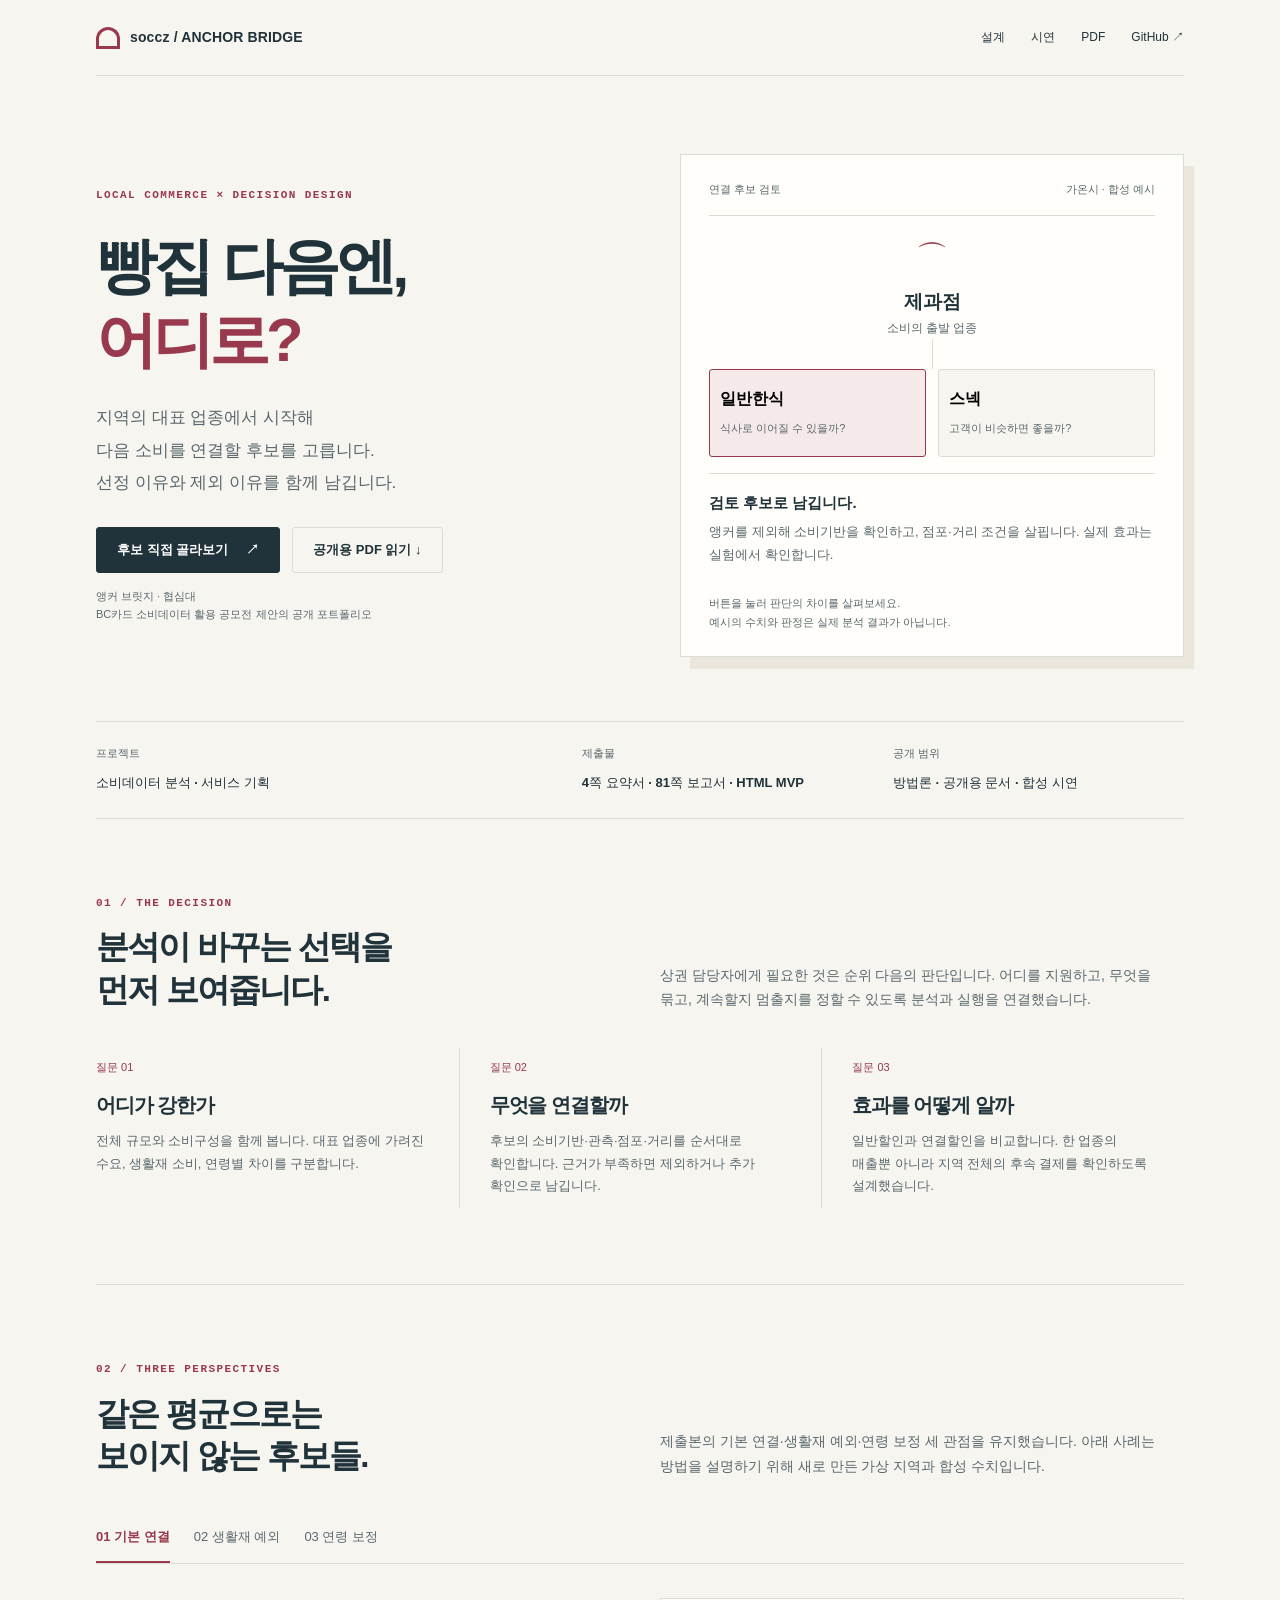
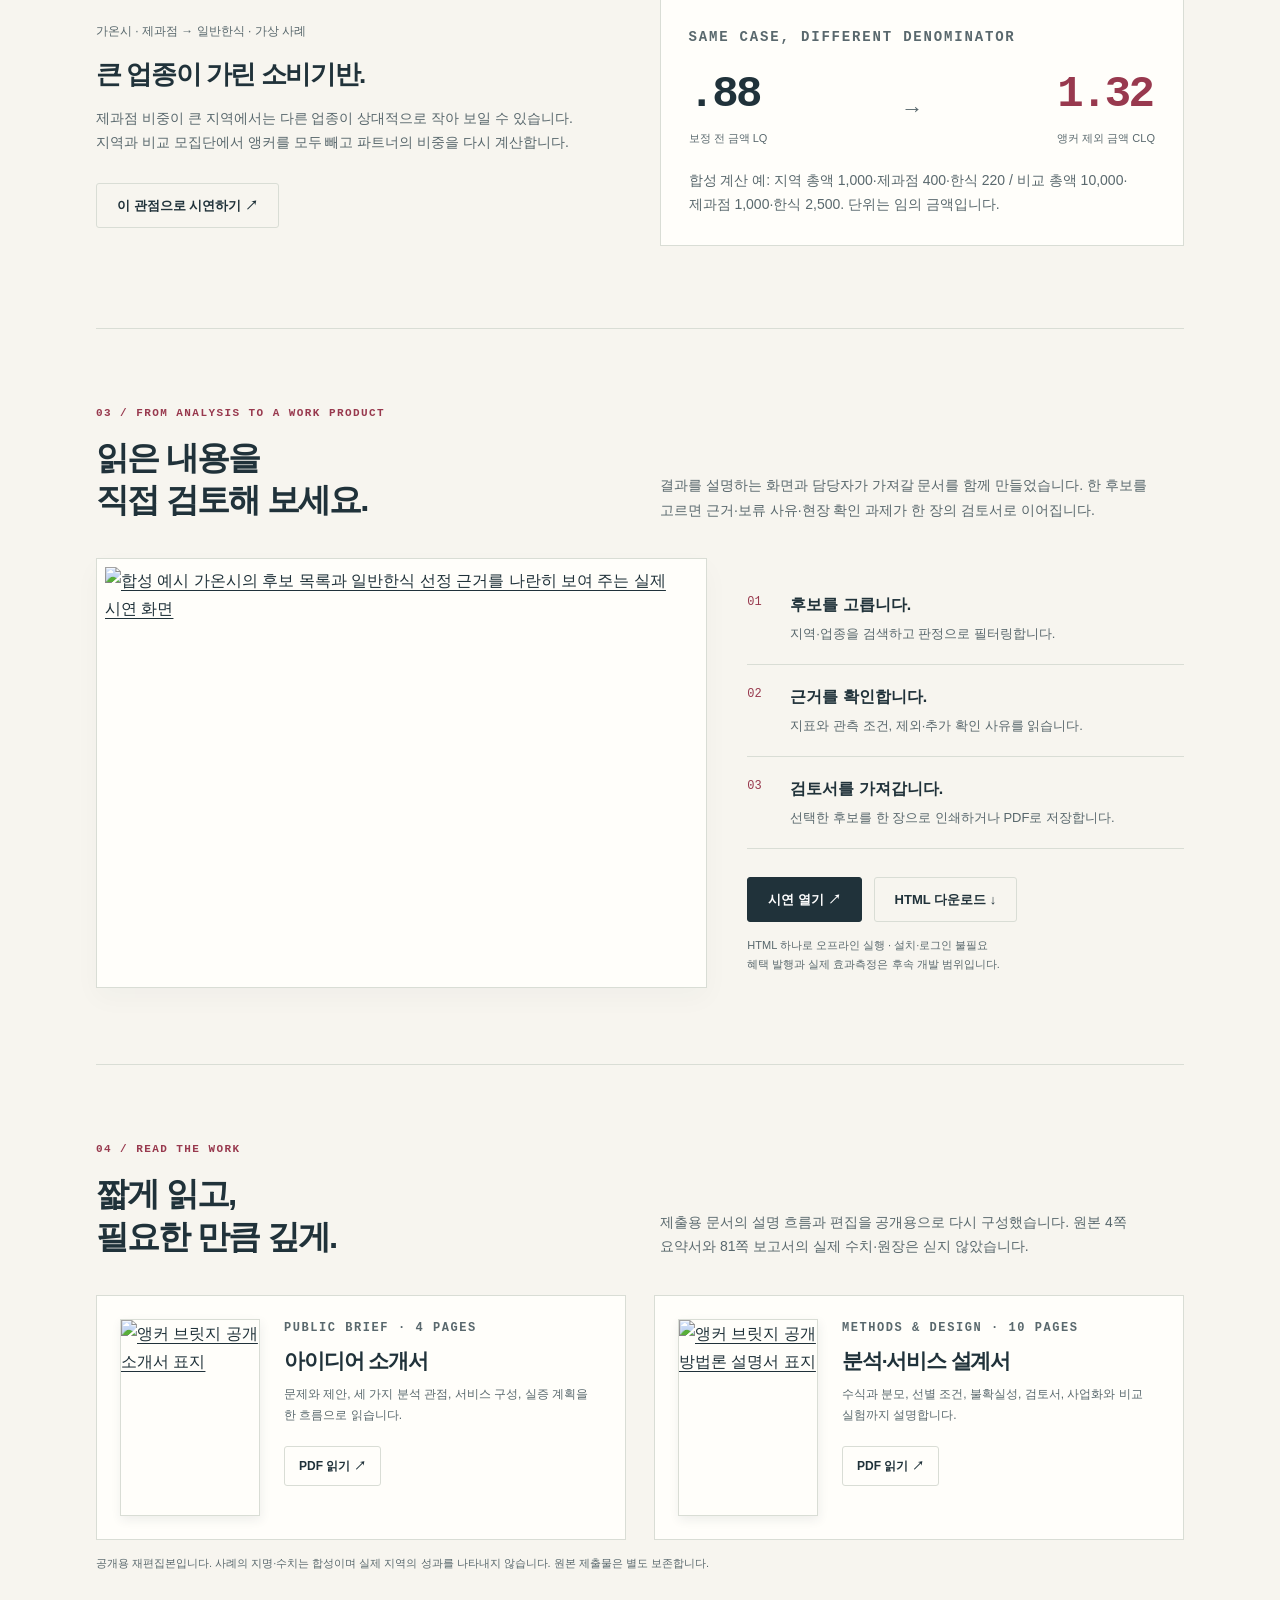
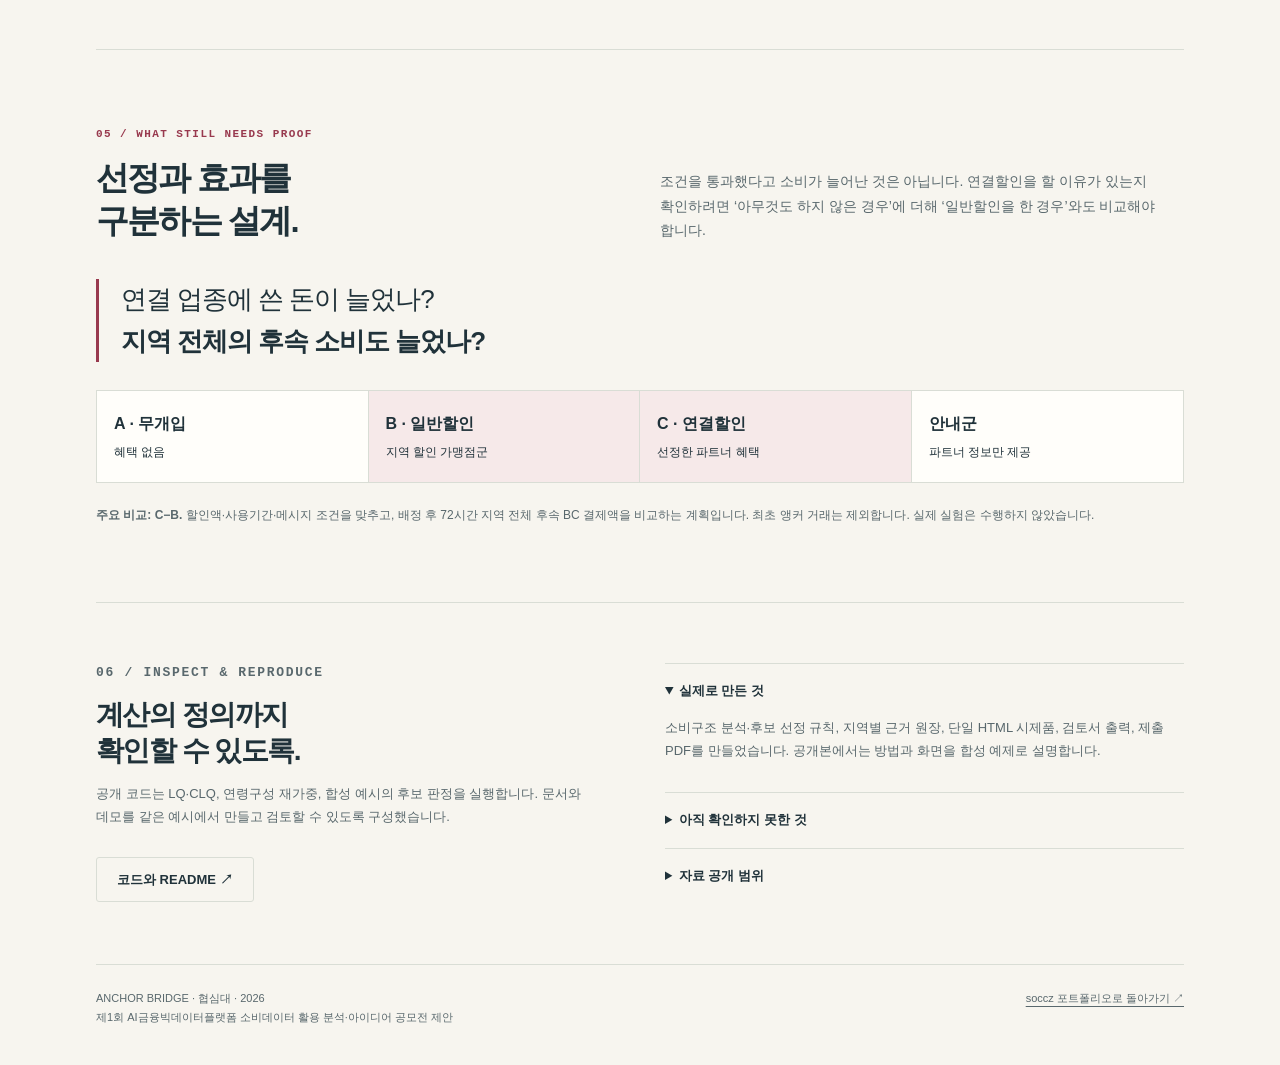
==== web/index.html @ c5832d78 "Publish Anchor Bridge public case study, documents and synthetic demo" ====
<!doctype html>
<html lang="ko"><head><meta charset="utf-8"><meta name="viewport" content="width=device-width,initial-scale=1"><meta name="description" content="앵커 브릿지 — 지역의 소비구조를 연결 후보와 검토 근거로 바꾸는 상권 마케팅 제안. 공개용 PDF, 합성 데이터 시연, 계산 코드를 함께 소개합니다."><meta property="og:title" content="빵집 다음엔 어디로? — 앵커 브릿지"><meta property="og:description" content="어디가 강한지에서, 무엇을 연결할지까지. 제안·방법론·직접 해보는 후보 검토."><meta property="og:image" content="https://soccz.github.io/projects/anchor-bridge/assets/og.png"><meta property="og:url" content="https://soccz.github.io/projects/anchor-bridge/"><meta property="og:type" content="website"><meta name="twitter:card" content="summary_large_image"><link rel="canonical" href="https://soccz.github.io/projects/anchor-bridge/"><link rel="stylesheet" href="styles.css"><title>앵커 브릿지 — 빵집 다음엔 어디로? | soccz</title></head><body>
<a class="skip" href="#main">본문으로 이동</a><div class="wrap"><header class="mast"><a class="brand" href="/"><span class="mark" aria-hidden="true"></span>soccz / ANCHOR BRIDGE</a><nav class="nav" aria-label="프로젝트 메뉴"><a class="wide" href="#approach">설계</a><a href="#experience">시연</a><a href="#documents">PDF</a><a href="https://github.com/soccz/anchor-bridge">GitHub ↗</a></nav></header>
<main id="main"><section class="hero" aria-labelledby="title"><div><p class="eyebrow">Local commerce × decision design</p><h1 id="title">빵집 다음엔,<br><span>어디로?</span></h1><p class="lead">지역의 대표 업종에서 시작해<br>다음 소비를 연결할 후보를 고릅니다.<br>선정 이유와 제외 이유를 함께 남깁니다.</p><div class="buttons"><a class="button" href="demo/">후보 직접 골라보기 <span aria-hidden="true">↗</span></a><a class="button light" href="#documents">공개용 PDF 읽기 ↓</a></div><p class="caption">앵커 브릿지 · 협심대<br>BC카드 소비데이터 활용 공모전 제안의 공개 포트폴리오</p></div>
<div class="hero-paper"><div class="paper-top"><span>연결 후보 검토</span><span>가온시 · 합성 예시</span></div><div class="origin"><div class="icon" aria-hidden="true">⌒</div><b>제과점</b><p class="small">소비의 출발 업종</p></div><div class="path-stem"></div><div class="choices" aria-label="연결 후보 선택"><button class="choice" type="button" data-choice="meal" aria-pressed="true"><strong>일반한식</strong><span>식사로 이어질 수 있을까?</span></button><button class="choice" type="button" data-choice="snack" aria-pressed="false"><strong>스넥</strong><span>고객이 비슷하면 좋을까?</span></button></div><div class="decision" id="hero-decision" aria-live="polite"><strong>검토 후보로 남깁니다.</strong><p>앵커를 제외해 소비기반을 확인하고, 점포·거리 조건을 살핍니다. 실제 효과는 실험에서 확인합니다.</p></div><p class="caption">버튼을 눌러 판단의 차이를 살펴보세요.<br>예시의 수치와 판정은 실제 분석 결과가 아닙니다.</p></div></section>
<div class="meta-strip"><div><span>프로젝트</span><b>소비데이터 분석 · 서비스 기획</b></div><div><span>제출물</span><b>4쪽 요약서 · 81쪽 보고서 · HTML MVP</b></div><div><span>공개 범위</span><b>방법론 · 공개용 문서 · 합성 시연</b></div></div>
<section class="section" id="approach"><div class="section-head"><div><p class="eyebrow">01 / The decision</p><h2>분석이 바꾸는 선택을<br>먼저 보여줍니다.</h2></div><p>상권 담당자에게 필요한 것은 순위 다음의 판단입니다. 어디를 지원하고, 무엇을 묶고, 계속할지 멈출지를 정할 수 있도록 분석과 실행을 연결했습니다.</p></div><div class="work-rows"><article><small>질문 01</small><h3>어디가 강한가</h3><p>전체 규모와 소비구성을 함께 봅니다. 대표 업종에 가려진 수요, 생활재 소비, 연령별 차이를 구분합니다.</p></article><article><small>질문 02</small><h3>무엇을 연결할까</h3><p>후보의 소비기반·관측·점포·거리를 순서대로 확인합니다. 근거가 부족하면 제외하거나 추가 확인으로 남깁니다.</p></article><article><small>질문 03</small><h3>효과를 어떻게 알까</h3><p>일반할인과 연결할인을 비교합니다. 한 업종의 매출뿐 아니라 지역 전체의 후속 결제를 확인하도록 설계했습니다.</p></article></div></section>
<section class="section" id="cases"><div class="section-head"><div><p class="eyebrow">02 / Three perspectives</p><h2>같은 평균으로는<br>보이지 않는 후보들.</h2></div><p>제출본의 기본 연결·생활재 예외·연령 보정 세 관점을 유지했습니다. 아래 사례는 방법을 설명하기 위해 새로 만든 가상 지역과 합성 수치입니다.</p></div><div class="case-tabs" aria-label="분석 관점"><button type="button" data-perspective="base" aria-pressed="true">01 기본 연결</button><button type="button" data-perspective="life" aria-pressed="false">02 생활재 예외</button><button type="button" data-perspective="age" aria-pressed="false">03 연령 보정</button></div><div class="case-panel" id="case-panel" aria-live="polite"></div><noscript><p>기본 연결은 앵커를 분모에서 제외해 파트너의 소비기반을 다시 확인합니다. 생활재 예외는 소비구성 차이를, 연령 보정은 전체 평균에서 가려진 수요를 별도로 검토합니다. 상세 내용은 공개용 PDF에서 읽을 수 있습니다.</p></noscript></section>
<section class="section" id="experience"><div class="section-head"><div><p class="eyebrow">03 / From analysis to a work product</p><h2>읽은 내용을<br>직접 검토해 보세요.</h2></div><p>결과를 설명하는 화면과 담당자가 가져갈 문서를 함께 만들었습니다. 한 후보를 고르면 근거·보류 사유·현장 확인 과제가 한 장의 검토서로 이어집니다.</p></div><div class="screen-layout"><a class="screen" href="demo/" aria-label="합성 데이터 후보 검토 시연 열기"><img src="assets/demo-preview.png" width="1440" height="1000" alt="합성 예시 가온시의 후보 목록과 일반한식 선정 근거를 나란히 보여 주는 실제 시연 화면" loading="lazy"></a><div><ol class="steps"><li><strong>후보를 고릅니다.</strong><span>지역·업종을 검색하고 판정으로 필터링합니다.</span></li><li><strong>근거를 확인합니다.</strong><span>지표와 관측 조건, 제외·추가 확인 사유를 읽습니다.</span></li><li><strong>검토서를 가져갑니다.</strong><span>선택한 후보를 한 장으로 인쇄하거나 PDF로 저장합니다.</span></li></ol><div class="buttons"><a class="button" href="demo/">시연 열기 ↗</a><a class="button light" href="demo/index.html" download="AnchorBridge_합성데모.html">HTML 다운로드 ↓</a></div><p class="caption">HTML 하나로 오프라인 실행 · 설치·로그인 불필요<br>혜택 발행과 실제 효과측정은 후속 개발 범위입니다.</p></div></div></section>
<section class="section" id="documents"><div class="section-head"><div><p class="eyebrow">04 / Read the work</p><h2>짧게 읽고,<br>필요한 만큼 깊게.</h2></div><p>제출용 문서의 설명 흐름과 편집을 공개용으로 다시 구성했습니다. 원본 4쪽 요약서와 81쪽 보고서의 실제 수치·원장은 싣지 않았습니다.</p></div><div class="documents"><article class="document"><a href="documents/AnchorBridge_Public_Brief.pdf" aria-label="공개 소개서 PDF 열기"><img src="assets/brief-cover.png" width="600" height="849" loading="lazy" alt="앵커 브릿지 공개 소개서 표지"></a><div><p class="eyebrow">Public brief · 4 pages</p><h3>아이디어 소개서</h3><p>문제와 제안, 세 가지 분석 관점, 서비스 구성, 실증 계획을 한 흐름으로 읽습니다.</p><a class="button light" href="documents/AnchorBridge_Public_Brief.pdf">PDF 읽기 ↗</a></div></article><article class="document"><a href="documents/AnchorBridge_Public_Methods.pdf" aria-label="공개 방법론 설명서 PDF 열기"><img src="assets/methods-cover.png" width="600" height="849" loading="lazy" alt="앵커 브릿지 공개 방법론 설명서 표지"></a><div><p class="eyebrow">Methods & design · 10 pages</p><h3>분석·서비스 설계서</h3><p>수식과 분모, 선별 조건, 불확실성, 검토서, 사업화와 비교 실험까지 설명합니다.</p><a class="button light" href="documents/AnchorBridge_Public_Methods.pdf">PDF 읽기 ↗</a></div></article></div><p class="caption">공개용 재편집본입니다. 사례의 지명·수치는 합성이며 실제 지역의 성과를 나타내지 않습니다. 원본 제출물은 별도 보존합니다.</p></section>
<section class="section" id="experiment"><div class="section-head"><div><p class="eyebrow">05 / What still needs proof</p><h2>선정과 효과를<br>구분하는 설계.</h2></div><p>조건을 통과했다고 소비가 늘어난 것은 아닙니다. 연결할인을 할 이유가 있는지 확인하려면 ‘아무것도 하지 않은 경우’에 더해 ‘일반할인을 한 경우’와도 비교해야 합니다.</p></div><p class="quote">연결 업종에 쓴 돈이 늘었나?<br><strong>지역 전체의 후속 소비도 늘었나?</strong></p><div class="experiment"><div><b>A · 무개입</b>혜택 없음</div><div class="focus"><b>B · 일반할인</b>지역 할인 가맹점군</div><div class="focus"><b>C · 연결할인</b>선정한 파트너 혜택</div><div><b>안내군</b>파트너 정보만 제공</div></div><p class="small"><b>주요 비교: C−B.</b> 할인액·사용기간·메시지 조건을 맞추고, 배정 후 72시간 지역 전체 후속 BC 결제액을 비교하는 계획입니다. 최초 앵커 거래는 제외합니다. 실제 실험은 수행하지 않았습니다.</p></section>
<section class="closing"><div><p class="eyebrow">06 / Inspect & reproduce</p><h2>계산의 정의까지<br>확인할 수 있도록.</h2><p>공개 코드는 LQ·CLQ, 연령구성 재가중, 합성 예시의 후보 판정을 실행합니다. 문서와 데모를 같은 예시에서 만들고 검토할 수 있도록 구성했습니다.</p><div class="buttons"><a class="button light" href="https://github.com/soccz/anchor-bridge">코드와 README ↗</a></div></div><div><details open><summary>실제로 만든 것</summary><p>소비구조 분석·후보 선정 규칙, 지역별 근거 원장, 단일 HTML 시제품, 검토서 출력, 제출 PDF를 만들었습니다. 공개본에서는 방법과 화면을 합성 예제로 설명합니다.</p></details><details><summary>아직 확인하지 못한 것</summary><p>개인 교차구매·실제 보행 동선·가맹점 참여·할인 효과는 확인하지 않았습니다. 지자체 도입과 BC 서비스 연동도 제안 단계입니다.</p></details><details><summary>자료 공개 범위</summary><p>공모전 제공 데이터의 재배포 제한에 따라 원자료·실제 파생 원장·원본 제출 PDF는 공개하지 않습니다. 공개 PDF와 데모의 가상 수치는 실제 자료에서 복사하거나 변형하지 않았습니다.</p><p><a href="https://abp.bccard.com/dataContest/dataContestDetailPage?contestNo=9000001">공모전 공식 안내 ↗</a></p></details></div></section></main><footer class="footer"><span>ANCHOR BRIDGE · 협심대 · 2026<br>제1회 AI금융빅데이터플랫폼 소비데이터 활용 분석·아이디어 공모전 제안</span><a href="/">soccz 포트폴리오로 돌아가기 ↗</a></footer></div>
<script>
'use strict';
document.querySelectorAll('[data-choice]').forEach(b=>b.addEventListener('click',()=>{document.querySelectorAll('[data-choice]').forEach(x=>x.setAttribute('aria-pressed',String(x===b)));document.getElementById('hero-decision').innerHTML=b.dataset.choice==='meal'?'<strong>검토 후보로 남깁니다.</strong><p>앵커를 제외해 소비기반을 확인하고, 점포·거리 조건을 살핍니다. 실제 효과는 실험에서 확인합니다.</p>':'<strong>비슷한 고객만으로는 부족합니다.</strong><p>이 합성 예시에서는 강한 역행을 가정해 제외합니다. 실제 분석에서는 불확실성과 다중비교도 함께 점검합니다.</p>';}));
const cases={base:{tag:'가온시 · 제과점 → 일반한식',title:'큰 업종이 가린 소비기반.',text:'제과점 비중이 큰 지역에서는 다른 업종이 상대적으로 작아 보일 수 있습니다. 지역과 비교 모집단에서 앵커를 모두 빼고 파트너의 비중을 다시 계산합니다.',before:'.88',after:'1.32',from:'보정 전 금액 LQ',to:'앵커 제외 금액 CLQ',note:'합성 계산 예: 지역 총액 1,000·제과점 400·한식 220 / 비교 총액 10,000·제과점 1,000·한식 2,500. 단위는 임의 금액입니다.',route:'가온시'},life:{tag:'누리군 · 생활재 예외',title:'생활 소비도 출발점이 될 수 있습니다.',text:'목적형 소비와 생활재 소비는 역할이 다릅니다. 기본 앵커에서 제외한 생활재도 소비구성의 차이가 있는지 따로 확인하되, 후보의 공급·거리 조건은 그대로 적용합니다.',before:'일괄 제외',after:'별도 검토',from:'기본 앵커 규칙',to:'소비구성 확인 후',note:'집단 간 차이를 비교할 때 연령구성을 맞춰 봅니다. 지표로 개인의 국적·거주·직업을 추정하지 않습니다.',route:'누리군'},age:{tag:'다온시 · 스넥 → 제과점',title:'전체 평균에서 연령별 수요로.',text:'전체에서 자격이 없던 업종도 특정 연령 조건에서는 달라질 수 있습니다. 기본 후보를 덮어쓰지 않고, 별도 연령 실험과 현장 확인 대상으로 남깁니다.',before:'.80',after:'1.20',from:'전 연령 금액 CLQ',to:'별도 연령 금액 CLQ',note:'합성 예시입니다. 연령별 건수 조건도 확인하며 제과점의 점포·거리는 미확인으로 남겨 둡니다.',route:'다온시'}};
function showCase(key){const c=cases[key];document.getElementById('case-panel').innerHTML=`<div><span class="small">${c.tag} · 가상 사례</span><h3>${c.title}</h3><p>${c.text}</p><div class="buttons"><a class="button light" href="demo/?case=${encodeURIComponent(c.route)}">이 관점으로 시연하기 ↗</a></div></div><div class="case-graphic"><p class="eyebrow">${key==='life'?'A separate review':'Same case, different denominator'}</p><div class="metric-pair"><div><b style="${key==='life'?'font-size:27px':''}">${c.before}</b><span>${c.from}</span></div><span class="arrow">→</span><div><b class="accent" style="${key==='life'?'font-size:27px':''}">${c.after}</b><span>${c.to}</span></div></div><p class="caption">${c.note}</p></div>`;}
document.querySelectorAll('[data-perspective]').forEach(b=>b.addEventListener('click',()=>{document.querySelectorAll('[data-perspective]').forEach(x=>x.setAttribute('aria-pressed',String(x===b)));showCase(b.dataset.perspective);}));showCase('base');
</script></body></html>
---- web/styles.css ----
@charset "UTF-8";
:root{--paper:#f7f5ef;--white:#fffefa;--ink:#20323a;--muted:#59686d;--line:#d9ddd5;--red:#98394e;--red-light:#f6e9e9;--green:#276451;--green-light:#e7eee7;--sand:#eae6db;--max:1160px}
*{box-sizing:border-box}html{scroll-behavior:smooth;scroll-padding-top:90px}body{margin:0;background:var(--paper);color:var(--ink);font-family:"Noto Sans KR","Noto Sans CJK KR",-apple-system,BlinkMacSystemFont,"Segoe UI",sans-serif;line-height:1.75;word-break:keep-all}a{color:inherit;text-underline-offset:4px}button,input,select{font:inherit}button,a,input,select{touch-action:manipulation}button{cursor:pointer}button:focus-visible,a:focus-visible,input:focus-visible,select:focus-visible{outline:3px solid var(--red);outline-offset:5px}button:disabled{cursor:default}img{max-width:100%;height:auto;display:block}h1,h2,h3,p{margin:0}h1,h2,h3{line-height:1.3;font-weight:650;letter-spacing:-.055em}p+p{margin-top:1em}.wrap{max-width:var(--max);margin:0 auto;padding:0 36px}.skip{position:fixed;left:12px;top:-80px;background:var(--ink);color:white;padding:12px 20px;z-index:99}.skip:focus{top:12px}.mast{height:76px;border-bottom:1px solid var(--line);display:flex;align-items:center;justify-content:space-between;gap:24px}.brand{text-decoration:none;font-size:14px;font-weight:700;letter-spacing:.01em;display:flex;gap:10px;align-items:center}.mark{width:24px;height:22px;display:inline-block;border-left:3px solid var(--red);border-right:3px solid var(--red);border-top:3px solid var(--red);border-radius:14px 14px 0 0;position:relative}.mark:after{content:"";position:absolute;bottom:0;width:100%;border-bottom:3px solid var(--red)}.nav{display:flex;gap:26px;align-items:center;font-size:12px}.nav a{text-decoration:none}.nav a:hover{color:var(--red)}.eyebrow{font:600 11px/1.5 ui-monospace,monospace;letter-spacing:.13em;color:var(--red);text-transform:uppercase}.hero{padding:78px 0 64px;display:grid;grid-template-columns:1.03fr 1fr;gap:65px;align-items:center}.hero h1{font-size:clamp(40px,4.8vw,65px);margin:25px 0 26px;line-height:1.2;letter-spacing:-.07em}.hero h1 span{color:var(--red)}.lead{font-size:17px;line-height:1.9;color:var(--muted);max-width:530px}.buttons{display:flex;gap:12px;align-items:center;flex-wrap:wrap;margin-top:28px}.button{display:inline-flex;gap:18px;align-items:center;justify-content:center;border:1px solid var(--ink);background:var(--ink);color:#fff;padding:12px 20px;border-radius:3px;text-decoration:none;font-size:13px;font-weight:600;line-height:1.5}.button:hover{background:var(--red);border-color:var(--red);color:#fff}.button.light{background:transparent;color:var(--ink);border-color:var(--line)}.button.light:hover{border-color:var(--ink)}.caption{color:var(--muted);font-size:11px;line-height:1.7;margin-top:14px}.hero-paper{background:var(--white);border:1px solid var(--line);padding:25px 28px;box-shadow:10px 12px 0 var(--sand)}.paper-top{display:flex;justify-content:space-between;gap:15px;font-size:11px;border-bottom:1px solid var(--line);padding-bottom:16px;color:var(--muted)}.origin{margin:22px 0 0;text-align:center}.origin .icon{font-size:32px;line-height:1.2;color:var(--red);margin-bottom:8px}.origin b{font-size:19px}.path-stem{width:1px;height:30px;background:var(--line);margin:auto}.choices{display:grid;grid-template-columns:1fr 1fr;gap:12px}.choice{background:var(--paper);border:1px solid var(--line);padding:15px 10px;text-align:left;border-radius:3px}.choice strong{display:block;font-size:16px}.choice span{font-size:11px;color:var(--muted)}.choice[aria-pressed=true]{border-color:var(--red);background:var(--red-light)}.decision{margin-top:16px;padding-top:16px;border-top:1px solid var(--line);min-height:107px;font-size:13px}.decision strong{display:block;margin-bottom:5px;font-size:15px}.decision p{color:var(--muted)}.meta-strip{border-top:1px solid var(--line);border-bottom:1px solid var(--line);padding:22px 0;display:grid;grid-template-columns:1.6fr 1fr 1fr;gap:20px}.meta-strip span{display:block;color:var(--muted);font-size:11px;margin-bottom:4px}.meta-strip b{font-size:13px;font-weight:550}.section{padding:76px 0;border-bottom:1px solid var(--line)}.section-head{display:grid;grid-template-columns:1fr 1fr;gap:40px;margin-bottom:36px;align-items:end}.section-head h2{font-size:33px;margin-top:15px}.section-head>p{font-size:14px;color:var(--muted)}.work-rows{display:grid;grid-template-columns:repeat(3,1fr);gap:0}.work-rows article{padding:4px 30px 10px;border-left:1px solid var(--line)}.work-rows article:first-child{padding-left:0;border-left:0}.work-rows small{font-size:11px;color:var(--red)}.work-rows h3{font-size:20px;margin:12px 0}.work-rows p{font-size:13px;color:var(--muted)}.case-tabs{display:flex;gap:24px;border-bottom:1px solid var(--line);margin-bottom:28px}.case-tabs button{background:none;border:0;border-bottom:2px solid transparent;padding:12px 0;color:var(--muted);font-size:13px}.case-tabs button[aria-pressed=true]{border-bottom-color:var(--red);color:var(--red);font-weight:700}.case-panel{display:grid;grid-template-columns:1fr 1.05fr;gap:64px;align-items:center;min-height:260px}.case-panel h3{font-size:26px;margin:14px 0}.case-panel p{font-size:14px;color:var(--muted)}.case-graphic{background:var(--white);border:1px solid var(--line);padding:28px}.metric-pair{display:flex;align-items:center;justify-content:space-between;gap:15px;margin:18px 0}.metric-pair b{display:block;font-family:ui-monospace,monospace;font-size:44px;line-height:1.3;letter-spacing:-.06em}.metric-pair span{font-size:11px;color:var(--muted)}.metric-pair .arrow{font-size:22px;color:var(--muted)}.accent{color:var(--red)}.small{font-size:12px;color:var(--muted)}.screen-layout{display:grid;grid-template-columns:1.4fr 1fr;gap:40px;align-items:center}.screen{border:1px solid var(--line);padding:8px;background:var(--white);box-shadow:0 10px 25px #20323a08}.screen img{width:100%}.steps{list-style:none;padding:0;margin:0;counter-reset:item}.steps li{position:relative;padding:18px 0 18px 43px;border-bottom:1px solid var(--line);counter-increment:item;font-size:13px}.steps li:before{content:"0" counter(item);position:absolute;left:0;top:19px;color:var(--red);font:12px/1.7 ui-monospace,monospace}.steps strong{display:block;font-size:16px;margin-bottom:4px}.steps span{color:var(--muted)}.documents{display:grid;grid-template-columns:1fr 1fr;gap:28px}.document{display:grid;grid-template-columns:140px 1fr;gap:24px;background:var(--white);border:1px solid var(--line);padding:23px;align-items:start}.document img{box-shadow:1px 4px 10px #20323a14;border:1px solid var(--line)}.document h3{font-size:21px;margin:10px 0}.document p{font-size:12px;color:var(--muted)}.document .button{font-size:12px;margin-top:20px;padding:10px 14px}.quote{font-size:26px;line-height:1.6;letter-spacing:-.04em;padding-left:22px;border-left:3px solid var(--red);max-width:830px}.experiment{display:grid;grid-template-columns:repeat(4,1fr);margin:28px 0 22px;border:1px solid var(--line)}.experiment>div{padding:19px 17px;border-right:1px solid var(--line);background:var(--white);font-size:12px}.experiment>div:last-child{border-right:0}.experiment b{display:block;font-size:16px;margin-bottom:4px}.experiment .focus{background:var(--red-light)}.closing{display:grid;grid-template-columns:1fr 1fr;gap:50px;padding:60px 0}.closing h2{font-size:28px;margin:14px 0}.closing p{font-size:13px;color:var(--muted)}.footer{border-top:1px solid var(--line);padding:24px 0 38px;display:flex;justify-content:space-between;gap:25px;font-size:11px;color:var(--muted)}details{border-top:1px solid var(--line);padding:16px 0;font-size:13px}summary{cursor:pointer;font-weight:600}details p,details ul{margin:14px 0;color:var(--muted)}.badge{display:inline-block;padding:3px 9px;border-radius:2px;font-size:11px;background:var(--sand);color:var(--muted);white-space:nowrap}.badge.pass{background:var(--green-light);color:var(--green)}.badge.fail{background:var(--red-light);color:var(--red)}.banner{background:var(--ink);color:#fff;padding:10px 18px;text-align:center;font-size:12px}.demo-title{padding:36px 0 28px}.demo-title h1{font-size:36px;margin:12px 0}.demo-title>p{font-size:14px;color:var(--muted)}.demo-title .eyebrow{font-size:10px}.demo-body{display:grid;grid-template-columns:1fr 1.03fr;gap:28px;padding-bottom:50px;align-items:start}.filters{display:grid;grid-template-columns:1fr 128px;gap:10px;margin:18px 0}.filters input,.filters select{min-width:0;width:100%;background:var(--white);border:1px solid var(--line);padding:10px 12px;font-size:12px;border-radius:3px;color:var(--ink)}.result-count{font-size:12px;color:var(--muted);margin-bottom:12px}.record{width:100%;display:block;text-align:left;border:1px solid var(--line);background:var(--white);padding:15px 17px;margin-bottom:10px;border-radius:3px}.record[aria-pressed=true]{border-left:4px solid var(--red);background:#fff}.record-head{display:flex;justify-content:space-between;align-items:center;gap:12px}.record strong{display:block;font-size:15px;margin:5px 0}.record small{color:var(--muted);font-size:11px}.record .region{font-size:11px;font-weight:500;color:var(--muted)}.detail{position:sticky;top:24px;background:var(--white);border:1px solid var(--line);padding:28px}.detail h2{font-size:25px;margin:10px 0 20px}.detail dl{display:grid;grid-template-columns:1fr 1fr;gap:0;margin:22px 0}.detail dl>div{border-top:1px solid var(--line);padding:12px 0}.detail dt{font-size:11px;color:var(--muted)}.detail dd{margin:2px 0 0;font-family:ui-monospace,monospace;font-size:19px}.detail dd small{font-size:11px;font-family:inherit}.detail p{font-size:13px}.detail h3{font-size:15px;margin:24px 0 9px}.detail ul{font-size:12px;color:var(--muted);padding-left:20px;margin:0}.notice{padding:13px 16px;background:var(--paper);border-left:2px solid var(--red);font-size:12px;color:var(--muted)}.empty{padding:25px 10px;font-size:13px}.review-dialog{width:min(720px,calc(100% - 24px));max-height:90vh;border:1px solid var(--line);padding:0;background:var(--white);color:var(--ink)}.review-dialog::backdrop{background:#20323a80}.dialog-actions{display:flex;gap:10px;justify-content:flex-end;padding:14px 20px;background:var(--paper);border-bottom:1px solid var(--line);position:sticky;top:0}.review-content{padding:28px 34px}.review-content h2{font-size:27px;margin:15px 0}.review-content h3{font-size:16px;margin:22px 0 8px}.review-content p,.review-content li{font-size:13px}.review-content table{width:100%;border-collapse:collapse;font-size:12px;margin:18px 0}.review-content td{border-bottom:1px solid var(--line);padding:9px}.review-content td:first-child{color:var(--muted);width:42%}.review-content ul{padding-left:20px}body:has(dialog[open]){overflow:hidden}[hidden]{display:none!important}
@media(max-width:900px){.wrap{padding:0 24px}.hero{gap:30px;padding-top:48px}.hero h1{font-size:48px}.hero-paper{padding:20px}.document{grid-template-columns:90px 1fr;gap:18px;padding:18px}.section-head{gap:25px}.case-panel{gap:28px}.work-rows article{padding-right:18px;padding-left:18px}.demo-body{gap:18px}.detail{padding:20px}.screen-layout{grid-template-columns:1.2fr 1fr;gap:24px}}
@media(max-width:640px){.wrap{padding:0 20px}.mast{height:65px}.nav{gap:17px}.nav .wide{display:none}.brand{font-size:12px}.hero{grid-template-columns:1fr;gap:30px;padding:40px 0 36px}.hero h1{font-size:48px;margin-top:20px}.hero-paper{max-width:460px;box-shadow:6px 7px 0 var(--sand)}.lead{font-size:15px}.buttons{margin-top:24px}.meta-strip{grid-template-columns:1fr;gap:13px;padding:20px 0}.meta-strip>div{display:grid;grid-template-columns:75px 1fr;gap:8px}.section{padding:46px 0}.section-head{grid-template-columns:1fr;gap:18px;margin-bottom:25px}.section-head h2{font-size:29px}.work-rows{grid-template-columns:1fr;gap:20px}.work-rows article,.work-rows article:first-child{padding:0 0 20px;border-left:0;border-bottom:1px solid var(--line)}.work-rows article:last-child{border-bottom:0}.case-tabs{gap:20px}.case-panel,.screen-layout{grid-template-columns:1fr;gap:23px}.case-panel{min-height:0}.case-graphic{padding:22px}.documents{grid-template-columns:1fr;gap:18px}.document{grid-template-columns:100px 1fr;gap:20px;padding:20px}.experiment{grid-template-columns:1fr 1fr}.experiment>div{border-bottom:1px solid var(--line)}.experiment>div:nth-child(2){border-right:0}.experiment>div:nth-child(n+3){border-bottom:0}.quote{font-size:22px}.closing{grid-template-columns:1fr;gap:25px;padding:42px 0}.footer{flex-direction:column;gap:10px}.demo-title h1{font-size:29px}.demo-body{grid-template-columns:1fr;gap:24px}.detail{position:static}.case-tabs button{font-size:12px}.review-content{padding:24px}.banner{font-size:11px}.demo-title{padding-top:27px}}
@media(prefers-reduced-motion:reduce){html{scroll-behavior:auto}*{transition:none!important;animation:none!important}}
@media print{body{background:#fff}body.print-review>*{display:none!important}body.print-review>dialog[open]{display:block!important;position:static;width:100%;max-width:none;max-height:none;margin:0;padding:0;border:0;overflow:visible}body.print-review{overflow:visible}.dialog-actions{display:none}.review-content{padding:0}.review-content h2{font-size:24px}.review-content p,.review-content li{font-size:10pt}.review-content table{font-size:10pt}.review-content tr{break-inside:avoid}@page{size:A4;margin:18mm}}
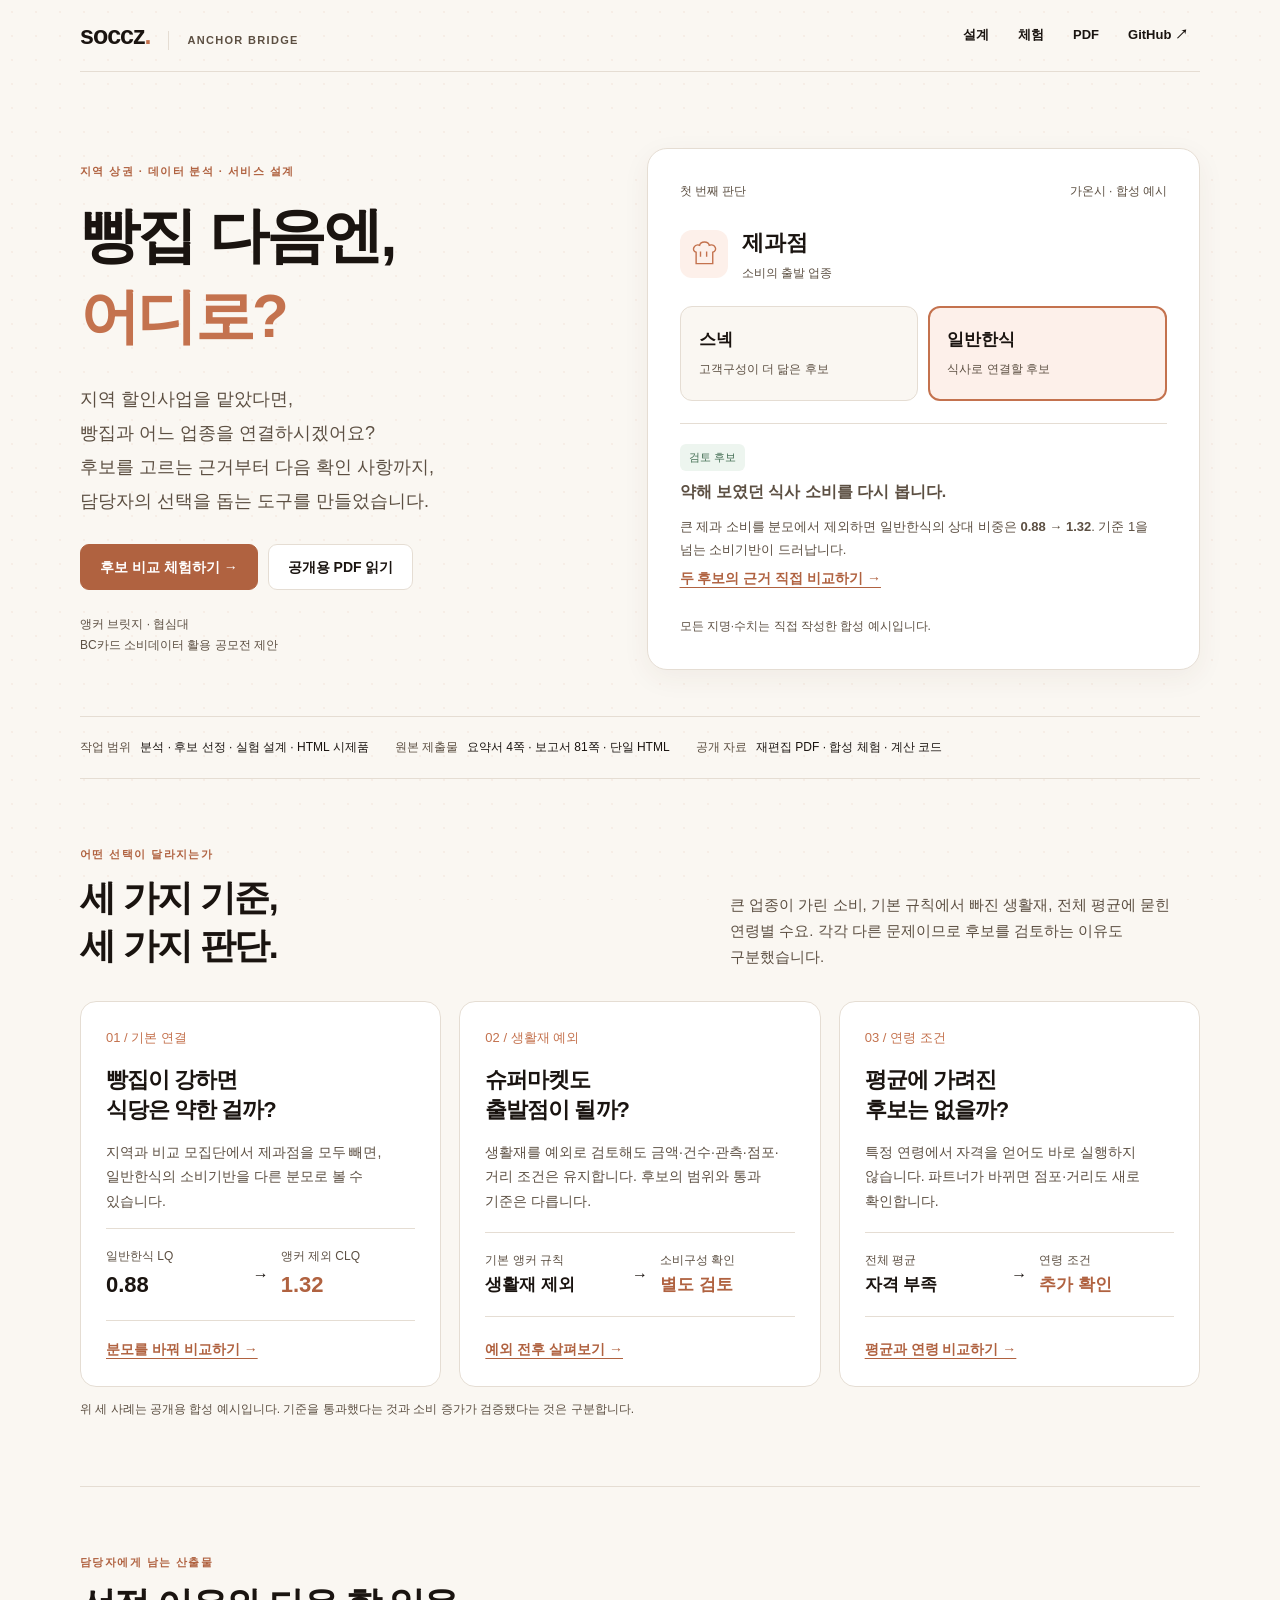
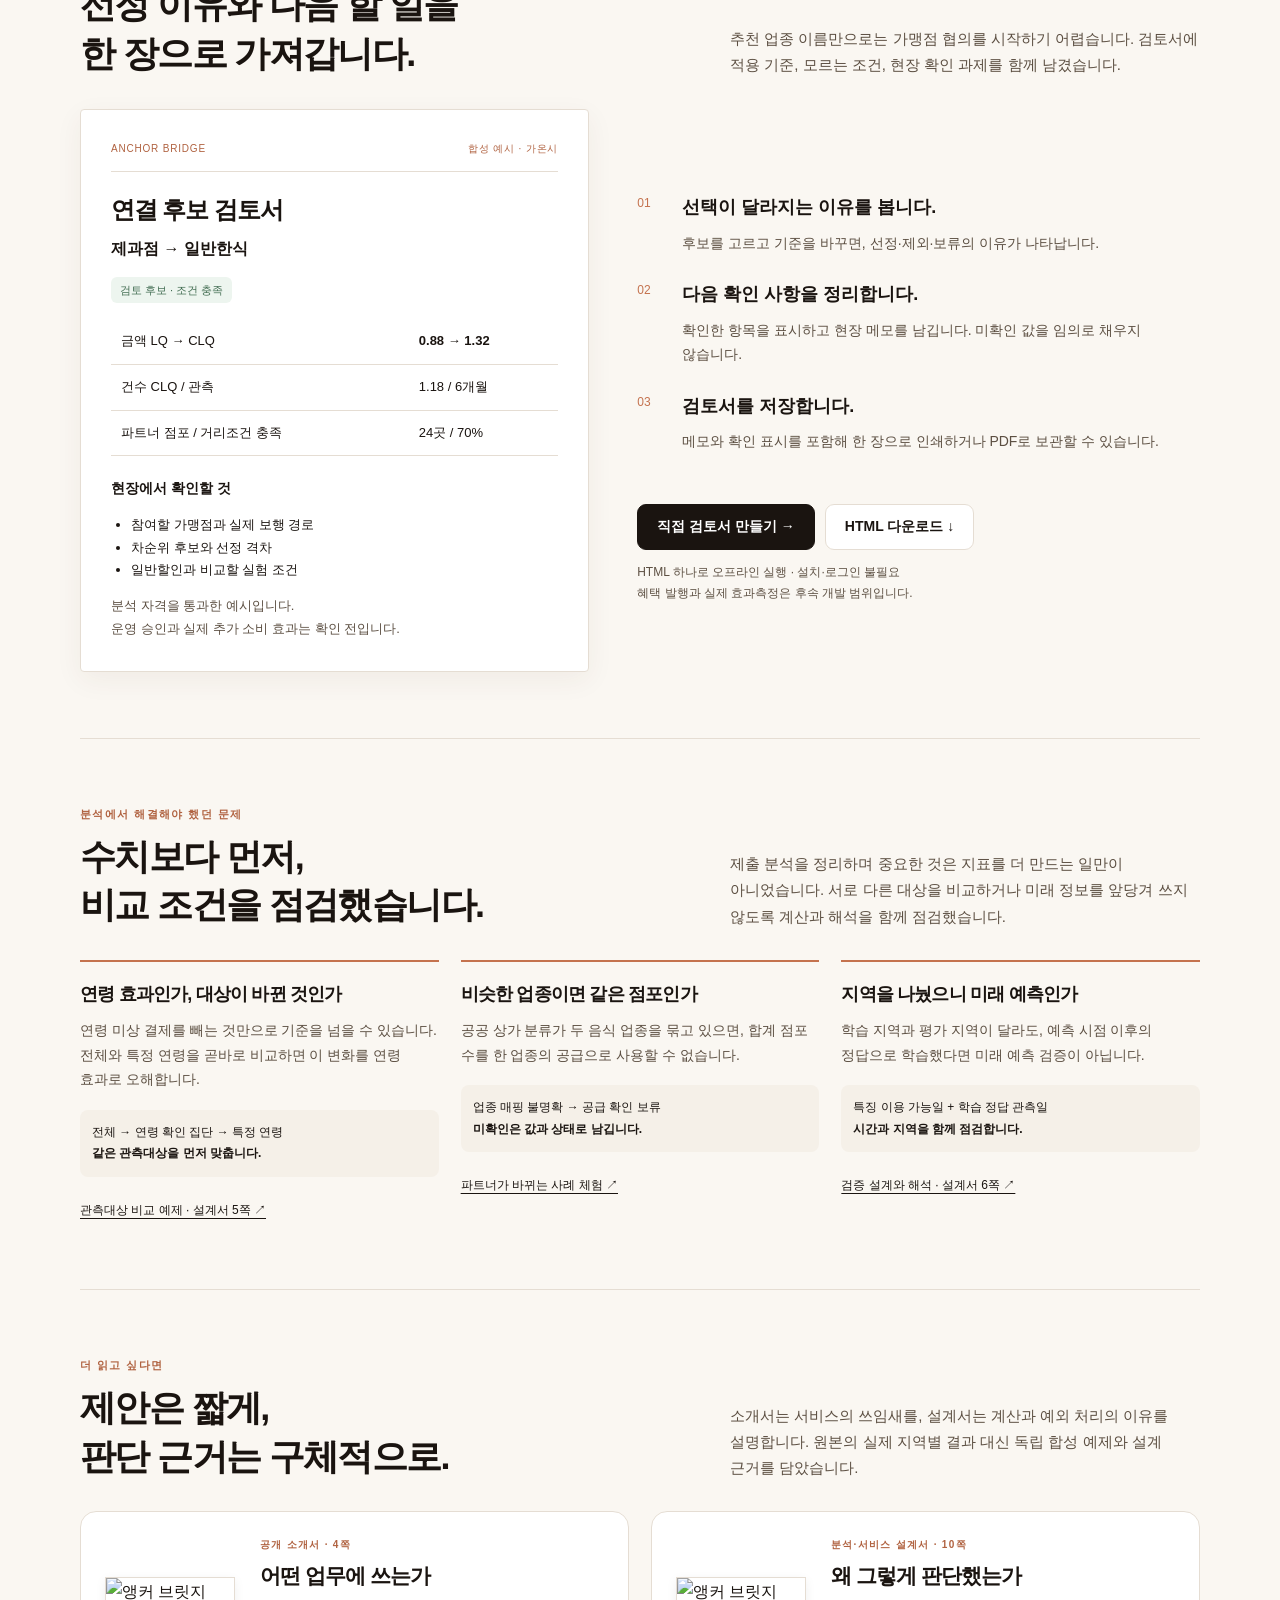
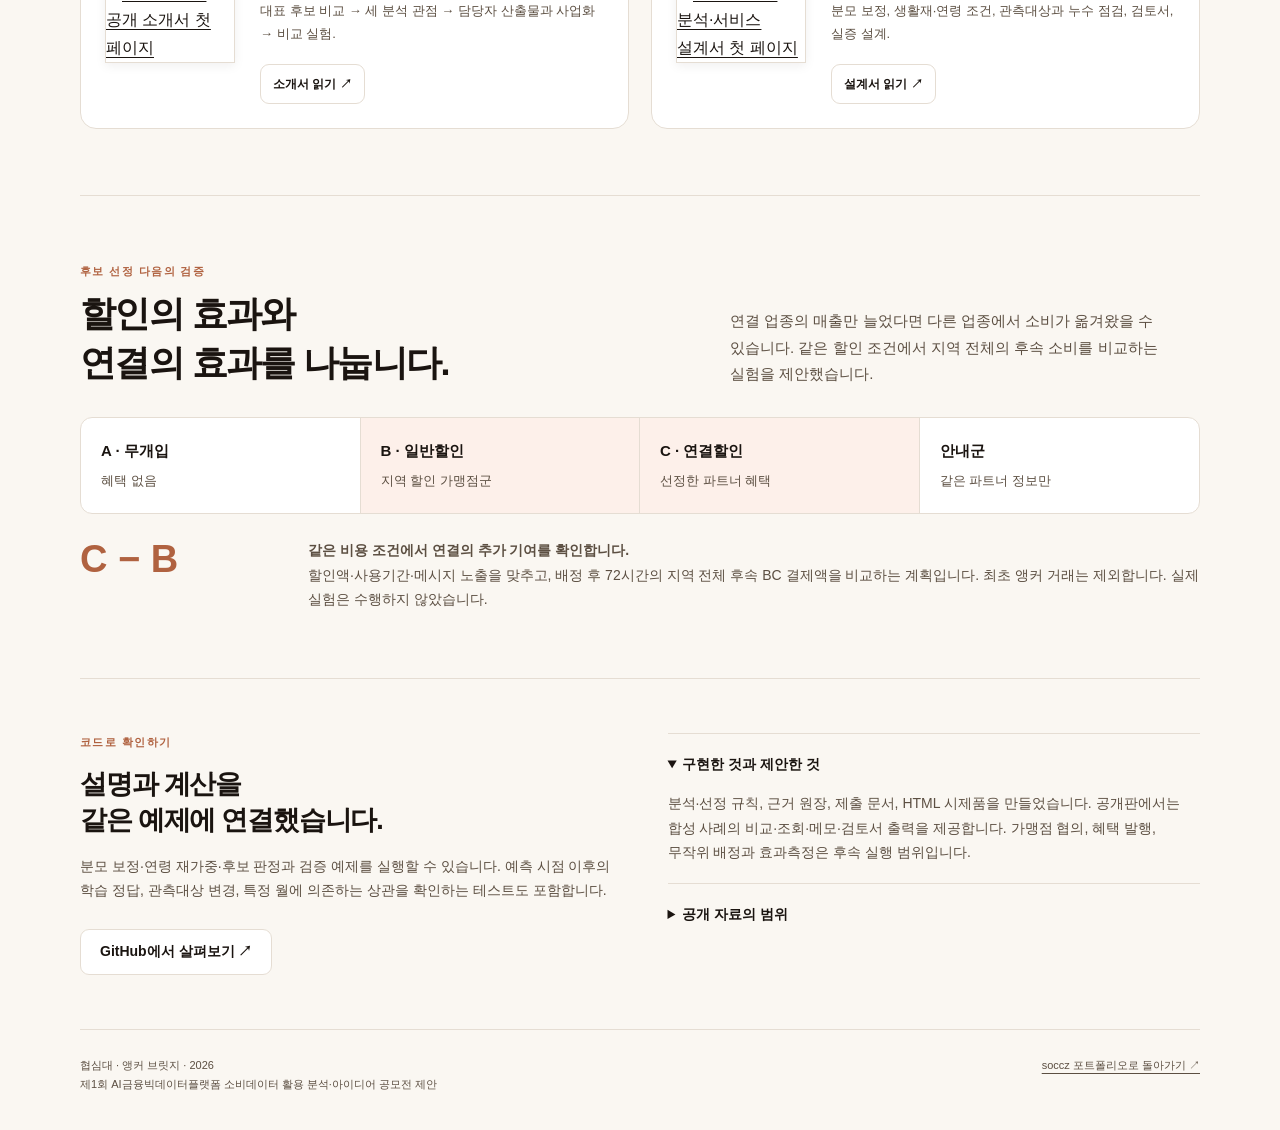
==== commit 66700b77: "Rebuild public walkthrough around candidate decisions and field reviews" ====
--- a/web/index.html
+++ b/web/index.html
@@ -1,19 +1,19 @@
 <!doctype html>
-<html lang="ko"><head><meta charset="utf-8"><meta name="viewport" content="width=device-width,initial-scale=1"><meta name="description" content="앵커 브릿지 — 지역의 소비구조를 연결 후보와 검토 근거로 바꾸는 상권 마케팅 제안. 공개용 PDF, 합성 데이터 시연, 계산 코드를 함께 소개합니다."><meta property="og:title" content="빵집 다음엔 어디로? — 앵커 브릿지"><meta property="og:description" content="어디가 강한지에서, 무엇을 연결할지까지. 제안·방법론·직접 해보는 후보 검토."><meta property="og:image" content="https://soccz.github.io/projects/anchor-bridge/assets/og.png"><meta property="og:url" content="https://soccz.github.io/projects/anchor-bridge/"><meta property="og:type" content="website"><meta name="twitter:card" content="summary_large_image"><link rel="canonical" href="https://soccz.github.io/projects/anchor-bridge/"><link rel="stylesheet" href="styles.css"><title>앵커 브릿지 — 빵집 다음엔 어디로? | soccz</title></head><body>
-<a class="skip" href="#main">본문으로 이동</a><div class="wrap"><header class="mast"><a class="brand" href="/"><span class="mark" aria-hidden="true"></span>soccz / ANCHOR BRIDGE</a><nav class="nav" aria-label="프로젝트 메뉴"><a class="wide" href="#approach">설계</a><a href="#experience">시연</a><a href="#documents">PDF</a><a href="https://github.com/soccz/anchor-bridge">GitHub ↗</a></nav></header>
-<main id="main"><section class="hero" aria-labelledby="title"><div><p class="eyebrow">Local commerce × decision design</p><h1 id="title">빵집 다음엔,<br><span>어디로?</span></h1><p class="lead">지역의 대표 업종에서 시작해<br>다음 소비를 연결할 후보를 고릅니다.<br>선정 이유와 제외 이유를 함께 남깁니다.</p><div class="buttons"><a class="button" href="demo/">후보 직접 골라보기 <span aria-hidden="true">↗</span></a><a class="button light" href="#documents">공개용 PDF 읽기 ↓</a></div><p class="caption">앵커 브릿지 · 협심대<br>BC카드 소비데이터 활용 공모전 제안의 공개 포트폴리오</p></div>
-<div class="hero-paper"><div class="paper-top"><span>연결 후보 검토</span><span>가온시 · 합성 예시</span></div><div class="origin"><div class="icon" aria-hidden="true">⌒</div><b>제과점</b><p class="small">소비의 출발 업종</p></div><div class="path-stem"></div><div class="choices" aria-label="연결 후보 선택"><button class="choice" type="button" data-choice="meal" aria-pressed="true"><strong>일반한식</strong><span>식사로 이어질 수 있을까?</span></button><button class="choice" type="button" data-choice="snack" aria-pressed="false"><strong>스넥</strong><span>고객이 비슷하면 좋을까?</span></button></div><div class="decision" id="hero-decision" aria-live="polite"><strong>검토 후보로 남깁니다.</strong><p>앵커를 제외해 소비기반을 확인하고, 점포·거리 조건을 살핍니다. 실제 효과는 실험에서 확인합니다.</p></div><p class="caption">버튼을 눌러 판단의 차이를 살펴보세요.<br>예시의 수치와 판정은 실제 분석 결과가 아닙니다.</p></div></section>
-<div class="meta-strip"><div><span>프로젝트</span><b>소비데이터 분석 · 서비스 기획</b></div><div><span>제출물</span><b>4쪽 요약서 · 81쪽 보고서 · HTML MVP</b></div><div><span>공개 범위</span><b>방법론 · 공개용 문서 · 합성 시연</b></div></div>
-<section class="section" id="approach"><div class="section-head"><div><p class="eyebrow">01 / The decision</p><h2>분석이 바꾸는 선택을<br>먼저 보여줍니다.</h2></div><p>상권 담당자에게 필요한 것은 순위 다음의 판단입니다. 어디를 지원하고, 무엇을 묶고, 계속할지 멈출지를 정할 수 있도록 분석과 실행을 연결했습니다.</p></div><div class="work-rows"><article><small>질문 01</small><h3>어디가 강한가</h3><p>전체 규모와 소비구성을 함께 봅니다. 대표 업종에 가려진 수요, 생활재 소비, 연령별 차이를 구분합니다.</p></article><article><small>질문 02</small><h3>무엇을 연결할까</h3><p>후보의 소비기반·관측·점포·거리를 순서대로 확인합니다. 근거가 부족하면 제외하거나 추가 확인으로 남깁니다.</p></article><article><small>질문 03</small><h3>효과를 어떻게 알까</h3><p>일반할인과 연결할인을 비교합니다. 한 업종의 매출뿐 아니라 지역 전체의 후속 결제를 확인하도록 설계했습니다.</p></article></div></section>
-<section class="section" id="cases"><div class="section-head"><div><p class="eyebrow">02 / Three perspectives</p><h2>같은 평균으로는<br>보이지 않는 후보들.</h2></div><p>제출본의 기본 연결·생활재 예외·연령 보정 세 관점을 유지했습니다. 아래 사례는 방법을 설명하기 위해 새로 만든 가상 지역과 합성 수치입니다.</p></div><div class="case-tabs" aria-label="분석 관점"><button type="button" data-perspective="base" aria-pressed="true">01 기본 연결</button><button type="button" data-perspective="life" aria-pressed="false">02 생활재 예외</button><button type="button" data-perspective="age" aria-pressed="false">03 연령 보정</button></div><div class="case-panel" id="case-panel" aria-live="polite"></div><noscript><p>기본 연결은 앵커를 분모에서 제외해 파트너의 소비기반을 다시 확인합니다. 생활재 예외는 소비구성 차이를, 연령 보정은 전체 평균에서 가려진 수요를 별도로 검토합니다. 상세 내용은 공개용 PDF에서 읽을 수 있습니다.</p></noscript></section>
-<section class="section" id="experience"><div class="section-head"><div><p class="eyebrow">03 / From analysis to a work product</p><h2>읽은 내용을<br>직접 검토해 보세요.</h2></div><p>결과를 설명하는 화면과 담당자가 가져갈 문서를 함께 만들었습니다. 한 후보를 고르면 근거·보류 사유·현장 확인 과제가 한 장의 검토서로 이어집니다.</p></div><div class="screen-layout"><a class="screen" href="demo/" aria-label="합성 데이터 후보 검토 시연 열기"><img src="assets/demo-preview.png" width="1440" height="1000" alt="합성 예시 가온시의 후보 목록과 일반한식 선정 근거를 나란히 보여 주는 실제 시연 화면" loading="lazy"></a><div><ol class="steps"><li><strong>후보를 고릅니다.</strong><span>지역·업종을 검색하고 판정으로 필터링합니다.</span></li><li><strong>근거를 확인합니다.</strong><span>지표와 관측 조건, 제외·추가 확인 사유를 읽습니다.</span></li><li><strong>검토서를 가져갑니다.</strong><span>선택한 후보를 한 장으로 인쇄하거나 PDF로 저장합니다.</span></li></ol><div class="buttons"><a class="button" href="demo/">시연 열기 ↗</a><a class="button light" href="demo/index.html" download="AnchorBridge_합성데모.html">HTML 다운로드 ↓</a></div><p class="caption">HTML 하나로 오프라인 실행 · 설치·로그인 불필요<br>혜택 발행과 실제 효과측정은 후속 개발 범위입니다.</p></div></div></section>
-<section class="section" id="documents"><div class="section-head"><div><p class="eyebrow">04 / Read the work</p><h2>짧게 읽고,<br>필요한 만큼 깊게.</h2></div><p>제출용 문서의 설명 흐름과 편집을 공개용으로 다시 구성했습니다. 원본 4쪽 요약서와 81쪽 보고서의 실제 수치·원장은 싣지 않았습니다.</p></div><div class="documents"><article class="document"><a href="documents/AnchorBridge_Public_Brief.pdf" aria-label="공개 소개서 PDF 열기"><img src="assets/brief-cover.png" width="600" height="849" loading="lazy" alt="앵커 브릿지 공개 소개서 표지"></a><div><p class="eyebrow">Public brief · 4 pages</p><h3>아이디어 소개서</h3><p>문제와 제안, 세 가지 분석 관점, 서비스 구성, 실증 계획을 한 흐름으로 읽습니다.</p><a class="button light" href="documents/AnchorBridge_Public_Brief.pdf">PDF 읽기 ↗</a></div></article><article class="document"><a href="documents/AnchorBridge_Public_Methods.pdf" aria-label="공개 방법론 설명서 PDF 열기"><img src="assets/methods-cover.png" width="600" height="849" loading="lazy" alt="앵커 브릿지 공개 방법론 설명서 표지"></a><div><p class="eyebrow">Methods & design · 10 pages</p><h3>분석·서비스 설계서</h3><p>수식과 분모, 선별 조건, 불확실성, 검토서, 사업화와 비교 실험까지 설명합니다.</p><a class="button light" href="documents/AnchorBridge_Public_Methods.pdf">PDF 읽기 ↗</a></div></article></div><p class="caption">공개용 재편집본입니다. 사례의 지명·수치는 합성이며 실제 지역의 성과를 나타내지 않습니다. 원본 제출물은 별도 보존합니다.</p></section>
-<section class="section" id="experiment"><div class="section-head"><div><p class="eyebrow">05 / What still needs proof</p><h2>선정과 효과를<br>구분하는 설계.</h2></div><p>조건을 통과했다고 소비가 늘어난 것은 아닙니다. 연결할인을 할 이유가 있는지 확인하려면 ‘아무것도 하지 않은 경우’에 더해 ‘일반할인을 한 경우’와도 비교해야 합니다.</p></div><p class="quote">연결 업종에 쓴 돈이 늘었나?<br><strong>지역 전체의 후속 소비도 늘었나?</strong></p><div class="experiment"><div><b>A · 무개입</b>혜택 없음</div><div class="focus"><b>B · 일반할인</b>지역 할인 가맹점군</div><div class="focus"><b>C · 연결할인</b>선정한 파트너 혜택</div><div><b>안내군</b>파트너 정보만 제공</div></div><p class="small"><b>주요 비교: C−B.</b> 할인액·사용기간·메시지 조건을 맞추고, 배정 후 72시간 지역 전체 후속 BC 결제액을 비교하는 계획입니다. 최초 앵커 거래는 제외합니다. 실제 실험은 수행하지 않았습니다.</p></section>
-<section class="closing"><div><p class="eyebrow">06 / Inspect & reproduce</p><h2>계산의 정의까지<br>확인할 수 있도록.</h2><p>공개 코드는 LQ·CLQ, 연령구성 재가중, 합성 예시의 후보 판정을 실행합니다. 문서와 데모를 같은 예시에서 만들고 검토할 수 있도록 구성했습니다.</p><div class="buttons"><a class="button light" href="https://github.com/soccz/anchor-bridge">코드와 README ↗</a></div></div><div><details open><summary>실제로 만든 것</summary><p>소비구조 분석·후보 선정 규칙, 지역별 근거 원장, 단일 HTML 시제품, 검토서 출력, 제출 PDF를 만들었습니다. 공개본에서는 방법과 화면을 합성 예제로 설명합니다.</p></details><details><summary>아직 확인하지 못한 것</summary><p>개인 교차구매·실제 보행 동선·가맹점 참여·할인 효과는 확인하지 않았습니다. 지자체 도입과 BC 서비스 연동도 제안 단계입니다.</p></details><details><summary>자료 공개 범위</summary><p>공모전 제공 데이터의 재배포 제한에 따라 원자료·실제 파생 원장·원본 제출 PDF는 공개하지 않습니다. 공개 PDF와 데모의 가상 수치는 실제 자료에서 복사하거나 변형하지 않았습니다.</p><p><a href="https://abp.bccard.com/dataContest/dataContestDetailPage?contestNo=9000001">공모전 공식 안내 ↗</a></p></details></div></section></main><footer class="footer"><span>ANCHOR BRIDGE · 협심대 · 2026<br>제1회 AI금융빅데이터플랫폼 소비데이터 활용 분석·아이디어 공모전 제안</span><a href="/">soccz 포트폴리오로 돌아가기 ↗</a></footer></div>
+<html lang="ko"><head><meta charset="utf-8"><meta name="viewport" content="width=device-width,initial-scale=1"><title>앵커 브릿지 — 빵집 다음엔 어디로? | soccz</title><meta name="description" content="상권 순위 다음의 선택을 설계했습니다. 두 후보를 비교하고, 선정·제외 이유를 확인하고, 현장 검토서를 가져가는 앵커 브릿지."><meta property="og:title" content="빵집 다음엔, 어디로? — 앵커 브릿지"><meta property="og:description" content="데이터 분석에서 후보 비교와 현장 검토서까지. 직접 체험하는 지역 상권 연결 제안."><meta property="og:image" content="https://soccz.github.io/projects/anchor-bridge/assets/og.png"><meta property="og:url" content="https://soccz.github.io/projects/anchor-bridge/"><meta property="og:type" content="website"><meta name="twitter:card" content="summary_large_image"><link rel="canonical" href="https://soccz.github.io/projects/anchor-bridge/"><link rel="stylesheet" href="styles.css"></head>
+<body><a class="skip" href="#main">본문으로 이동</a><div class="wrap"><header class="mast"><a class="brand" href="/">soccz<i>.</i><small>ANCHOR BRIDGE</small></a><nav class="nav" aria-label="프로젝트 메뉴"><a class="wide" href="#design">설계</a><a href="demo/">체험</a><a href="#documents">PDF</a><a class="wide" href="https://github.com/soccz/anchor-bridge">GitHub ↗</a></nav></header>
+<main id="main"><section class="hero"><div><span class="eyebrow">지역 상권 · 데이터 분석 · 서비스 설계</span><h1>빵집 다음엔,<br><span>어디로?</span></h1><p class="lead">지역 할인사업을 맡았다면,<br>빵집과 어느 업종을 연결하시겠어요?<br>후보를 고르는 근거부터 다음 확인 사항까지,<br>담당자의 선택을 돕는 도구를 만들었습니다.</p><div class="buttons"><a class="button accent" href="demo/">후보 비교 체험하기 →</a><a class="button light" href="#documents">공개용 PDF 읽기</a></div><p class="caption">앵커 브릿지 · 협심대<br>BC카드 소비데이터 활용 공모전 제안</p></div><div class="hero-demo"><div class="panel-label"><span>첫 번째 판단</span><span>가온시 · 합성 예시</span></div><div class="anchor-line"><svg viewBox="0 0 32 32" fill="none" stroke="currentColor" stroke-width="1.6" aria-hidden="true"><path d="M7 27V14C1 12 5 4 11 6c1-5 10-5 11 0 7-2 10 6 4 8v13H7Z"/><path d="M12 13v6m7-6v6"/></svg><div><strong>제과점</strong><small>소비의 출발 업종</small></div></div><div class="hero-choices"><button class="hero-choice" data-choice="snack" aria-pressed="false" type="button"><strong>스넥</strong><span>고객구성이 더 닮은 후보</span></button><button class="hero-choice" data-choice="meal" aria-pressed="true" type="button"><strong>일반한식</strong><span>식사로 연결할 후보</span></button></div><div class="mini-proof" id="hero-proof" aria-live="polite"><span class="pill good">검토 후보</span><p><strong>약해 보였던 식사 소비를 다시 봅니다.</strong></p><p>큰 제과 소비를 분모에서 제외하면 일반한식의 상대 비중은 <b>0.88 → 1.32</b>. 기준 1을 넘는 소비기반이 드러납니다.</p></div><a class="text-link" href="demo/">두 후보의 근거 직접 비교하기 →</a><p class="caption">모든 지명·수치는 직접 작성한 합성 예시입니다.</p></div></section>
+<div class="meta-strip"><span>작업 범위<b>분석 · 후보 선정 · 실험 설계 · HTML 시제품</b></span><span>원본 제출물<b>요약서 4쪽 · 보고서 81쪽 · 단일 HTML</b></span><span>공개 자료<b>재편집 PDF · 합성 체험 · 계산 코드</b></span></div>
+<section class="section" id="design"><div class="section-head"><div><span class="eyebrow">어떤 선택이 달라지는가</span><h2>세 가지 기준,<br>세 가지 판단.</h2></div><p>큰 업종이 가린 소비, 기본 규칙에서 빠진 생활재, 전체 평균에 묻힌 연령별 수요. 각각 다른 문제이므로 후보를 검토하는 이유도 구분했습니다.</p></div><div class="case-grid"><article class="case-card"><span class="index">01 / 기본 연결</span><h3>빵집이 강하면<br>식당은 약한 걸까?</h3><p>지역과 비교 모집단에서 제과점을 모두 빼면, 일반한식의 소비기반을 다른 분모로 볼 수 있습니다.</p><div class="case-change"><span>일반한식 LQ<strong>0.88</strong></span><b>→</b><span>앵커 제외 CLQ<strong>1.32</strong></span></div><a class="text-link" href="demo/?case=base">분모를 바꿔 비교하기 →</a></article><article class="case-card"><span class="index">02 / 생활재 예외</span><h3>슈퍼마켓도<br>출발점이 될까?</h3><p>생활재를 예외로 검토해도 금액·건수·관측·점포·거리 조건은 유지합니다. 후보의 범위와 통과 기준은 다릅니다.</p><div class="case-change text"><span>기본 앵커 규칙<strong>생활재 제외</strong></span><b>→</b><span>소비구성 확인<strong>별도 검토</strong></span></div><a class="text-link" href="demo/?case=life">예외 전후 살펴보기 →</a></article><article class="case-card"><span class="index">03 / 연령 조건</span><h3>평균에 가려진<br>후보는 없을까?</h3><p>특정 연령에서 자격을 얻어도 바로 실행하지 않습니다. 파트너가 바뀌면 점포·거리도 새로 확인합니다.</p><div class="case-change text"><span>전체 평균<strong>자격 부족</strong></span><b>→</b><span>연령 조건<strong>추가 확인</strong></span></div><a class="text-link" href="demo/?case=age">평균과 연령 비교하기 →</a></article></div><p class="caption">위 세 사례는 공개용 합성 예시입니다. 기준을 통과했다는 것과 소비 증가가 검증됐다는 것은 구분합니다.</p></section>
+<section class="section" id="experience"><div class="section-head"><div><span class="eyebrow">담당자에게 남는 산출물</span><h2>선정 이유와 다음 할 일을<br>한 장으로 가져갑니다.</h2></div><p>추천 업종 이름만으로는 가맹점 협의를 시작하기 어렵습니다. 검토서에 적용 기준, 모르는 조건, 현장 확인 과제를 함께 남겼습니다.</p></div><div class="deliver-layout"><div class="review-paper" aria-label="합성 후보 검토서 예시"><div class="paper-head"><span>ANCHOR BRIDGE</span><span>합성 예시 · 가온시</span></div><h3>연결 후보 검토서</h3><p class="pair">제과점 → 일반한식</p><p style="margin-top:14px"><span class="pill good">검토 후보 · 조건 충족</span></p><table><tbody><tr><td>금액 LQ → CLQ</td><td><b>0.88 → 1.32</b></td></tr><tr><td>건수 CLQ / 관측</td><td>1.18 / 6개월</td></tr><tr><td>파트너 점포 / 거리조건 충족</td><td>24곳 / 70%</td></tr></tbody></table><h4>현장에서 확인할 것</h4><ul><li>참여할 가맹점과 실제 보행 경로</li><li>차순위 후보와 선정 격차</li><li>일반할인과 비교할 실험 조건</li></ul><p class="caption">분석 자격을 통과한 예시입니다.<br>운영 승인과 실제 추가 소비 효과는 확인 전입니다.</p></div><div><ol class="steps"><li><strong>선택이 달라지는 이유를 봅니다.</strong><span>후보를 고르고 기준을 바꾸면, 선정·제외·보류의 이유가 나타납니다.</span></li><li><strong>다음 확인 사항을 정리합니다.</strong><span>확인한 항목을 표시하고 현장 메모를 남깁니다. 미확인 값을 임의로 채우지 않습니다.</span></li><li><strong>검토서를 저장합니다.</strong><span>메모와 확인 표시를 포함해 한 장으로 인쇄하거나 PDF로 보관할 수 있습니다.</span></li></ol><div class="buttons"><a class="button" href="demo/">직접 검토서 만들기 →</a><a class="button light" href="demo/index.html" download="AnchorBridge_합성데모.html">HTML 다운로드 ↓</a></div><p class="caption">HTML 하나로 오프라인 실행 · 설치·로그인 불필요<br>혜택 발행과 실제 효과측정은 후속 개발 범위입니다.</p></div></div></section>
+<section class="section" id="decisions"><div class="section-head"><div><span class="eyebrow">분석에서 해결해야 했던 문제</span><h2>수치보다 먼저,<br>비교 조건을 점검했습니다.</h2></div><p>제출 분석을 정리하며 중요한 것은 지표를 더 만드는 일만이 아니었습니다. 서로 다른 대상을 비교하거나 미래 정보를 앞당겨 쓰지 않도록 계산과 해석을 함께 점검했습니다.</p></div><div class="decision-notes"><article class="decision-note"><h3>연령 효과인가, 대상이 바뀐 것인가</h3><p>연령 미상 결제를 빼는 것만으로 기준을 넘을 수 있습니다. 전체와 특정 연령을 곧바로 비교하면 이 변화를 연령 효과로 오해합니다.</p><div class="path">전체 → 연령 확인 집단 → 특정 연령<br><b>같은 관측대상을 먼저 맞춥니다.</b></div><a href="documents/AnchorBridge_Public_Methods.pdf#page=5">관측대상 비교 예제 · 설계서 5쪽 ↗</a></article><article class="decision-note"><h3>비슷한 업종이면 같은 점포인가</h3><p>공공 상가 분류가 두 음식 업종을 묶고 있으면, 합계 점포 수를 한 업종의 공급으로 사용할 수 없습니다.</p><div class="path">업종 매핑 불명확 → 공급 확인 보류<br><b>미확인은 값과 상태로 남깁니다.</b></div><a href="demo/?case=age">파트너가 바뀌는 사례 체험 ↗</a></article><article class="decision-note"><h3>지역을 나눴으니 미래 예측인가</h3><p>학습 지역과 평가 지역이 달라도, 예측 시점 이후의 정답으로 학습했다면 미래 예측 검증이 아닙니다.</p><div class="path">특징 이용 가능일 + 학습 정답 관측일<br><b>시간과 지역을 함께 점검합니다.</b></div><a href="documents/AnchorBridge_Public_Methods.pdf#page=6">검증 설계와 해석 · 설계서 6쪽 ↗</a></article></div></section>
+<section class="section" id="documents"><div class="section-head"><div><span class="eyebrow">더 읽고 싶다면</span><h2>제안은 짧게,<br>판단 근거는 구체적으로.</h2></div><p>소개서는 서비스의 쓰임새를, 설계서는 계산과 예외 처리의 이유를 설명합니다. 원본의 실제 지역별 결과 대신 독립 합성 예제와 설계 근거를 담았습니다.</p></div><div class="documents"><article class="document"><a href="documents/AnchorBridge_Public_Brief.pdf" aria-label="공개 소개서 열기"><img src="assets/brief-cover.png" width="600" height="849" alt="앵커 브릿지 공개 소개서 첫 페이지" loading="lazy"></a><div><span class="eyebrow">공개 소개서 · 4쪽</span><h3>어떤 업무에 쓰는가</h3><p>대표 후보 비교 → 세 분석 관점 → 담당자 산출물과 사업화 → 비교 실험.</p><a class="button light" href="documents/AnchorBridge_Public_Brief.pdf">소개서 읽기 ↗</a></div></article><article class="document"><a href="documents/AnchorBridge_Public_Methods.pdf" aria-label="공개 설계서 열기"><img src="assets/methods-cover.png" width="600" height="849" alt="앵커 브릿지 분석·서비스 설계서 첫 페이지" loading="lazy"></a><div><span class="eyebrow">분석·서비스 설계서 · 10쪽</span><h3>왜 그렇게 판단했는가</h3><p>분모 보정, 생활재·연령 조건, 관측대상과 누수 점검, 검토서, 실증 설계.</p><a class="button light" href="documents/AnchorBridge_Public_Methods.pdf">설계서 읽기 ↗</a></div></article></div></section>
+<section class="section" id="experiment"><div class="section-head"><div><span class="eyebrow">후보 선정 다음의 검증</span><h2>할인의 효과와<br>연결의 효과를 나눕니다.</h2></div><p>연결 업종의 매출만 늘었다면 다른 업종에서 소비가 옮겨왔을 수 있습니다. 같은 할인 조건에서 지역 전체의 후속 소비를 비교하는 실험을 제안했습니다.</p></div><div class="trial-arms"><div><b>A · 무개입</b>혜택 없음</div><div class="focus"><b>B · 일반할인</b>지역 할인 가맹점군</div><div class="focus"><b>C · 연결할인</b>선정한 파트너 혜택</div><div><b>안내군</b>같은 파트너 정보만</div></div><div class="experiment-bottom"><strong>C − B</strong><p><b>같은 비용 조건에서 연결의 추가 기여를 확인합니다.</b><br>할인액·사용기간·메시지 노출을 맞추고, 배정 후 72시간의 지역 전체 후속 BC 결제액을 비교하는 계획입니다. 최초 앵커 거래는 제외합니다. 실제 실험은 수행하지 않았습니다.</p></div></section>
+<section class="closing"><div><span class="eyebrow">코드로 확인하기</span><h2>설명과 계산을<br>같은 예제에 연결했습니다.</h2><p>분모 보정·연령 재가중·후보 판정과 검증 예제를 실행할 수 있습니다. 예측 시점 이후의 학습 정답, 관측대상 변경, 특정 월에 의존하는 상관을 확인하는 테스트도 포함합니다.</p><div class="buttons"><a class="button light" href="https://github.com/soccz/anchor-bridge">GitHub에서 살펴보기 ↗</a></div></div><div><details open><summary>구현한 것과 제안한 것</summary><p>분석·선정 규칙, 근거 원장, 제출 문서, HTML 시제품을 만들었습니다. 공개판에서는 합성 사례의 비교·조회·메모·검토서 출력을 제공합니다. 가맹점 협의, 혜택 발행, 무작위 배정과 효과측정은 후속 실행 범위입니다.</p></details><details><summary>공개 자료의 범위</summary><p>공모전 제공 데이터의 재배포 제한에 따라 원자료·실제 파생 원장·원본 제출 PDF는 공개하지 않습니다. 공개 PDF와 시연의 지명·수치는 실제 자료를 변형하지 않고 새로 작성했습니다. 공개 코드는 핵심 계산과 검증 예제이며 비공개 전체 파이프라인을 재현하는 패키지는 아닙니다.</p><p><a href="https://abp.bccard.com/dataContest/dataContestDetailPage?contestNo=9000001">공모전 공식 안내 ↗</a></p></details></div></section>
+</main><footer class="footer"><span>협심대 · 앵커 브릿지 · 2026<br>제1회 AI금융빅데이터플랫폼 소비데이터 활용 분석·아이디어 공모전 제안</span><a href="/">soccz 포트폴리오로 돌아가기 ↗</a></footer></div>
 <script>
 'use strict';
-document.querySelectorAll('[data-choice]').forEach(b=>b.addEventListener('click',()=>{document.querySelectorAll('[data-choice]').forEach(x=>x.setAttribute('aria-pressed',String(x===b)));document.getElementById('hero-decision').innerHTML=b.dataset.choice==='meal'?'<strong>검토 후보로 남깁니다.</strong><p>앵커를 제외해 소비기반을 확인하고, 점포·거리 조건을 살핍니다. 실제 효과는 실험에서 확인합니다.</p>':'<strong>비슷한 고객만으로는 부족합니다.</strong><p>이 합성 예시에서는 강한 역행을 가정해 제외합니다. 실제 분석에서는 불확실성과 다중비교도 함께 점검합니다.</p>';}));
-const cases={base:{tag:'가온시 · 제과점 → 일반한식',title:'큰 업종이 가린 소비기반.',text:'제과점 비중이 큰 지역에서는 다른 업종이 상대적으로 작아 보일 수 있습니다. 지역과 비교 모집단에서 앵커를 모두 빼고 파트너의 비중을 다시 계산합니다.',before:'.88',after:'1.32',from:'보정 전 금액 LQ',to:'앵커 제외 금액 CLQ',note:'합성 계산 예: 지역 총액 1,000·제과점 400·한식 220 / 비교 총액 10,000·제과점 1,000·한식 2,500. 단위는 임의 금액입니다.',route:'가온시'},life:{tag:'누리군 · 생활재 예외',title:'생활 소비도 출발점이 될 수 있습니다.',text:'목적형 소비와 생활재 소비는 역할이 다릅니다. 기본 앵커에서 제외한 생활재도 소비구성의 차이가 있는지 따로 확인하되, 후보의 공급·거리 조건은 그대로 적용합니다.',before:'일괄 제외',after:'별도 검토',from:'기본 앵커 규칙',to:'소비구성 확인 후',note:'집단 간 차이를 비교할 때 연령구성을 맞춰 봅니다. 지표로 개인의 국적·거주·직업을 추정하지 않습니다.',route:'누리군'},age:{tag:'다온시 · 스넥 → 제과점',title:'전체 평균에서 연령별 수요로.',text:'전체에서 자격이 없던 업종도 특정 연령 조건에서는 달라질 수 있습니다. 기본 후보를 덮어쓰지 않고, 별도 연령 실험과 현장 확인 대상으로 남깁니다.',before:'.80',after:'1.20',from:'전 연령 금액 CLQ',to:'별도 연령 금액 CLQ',note:'합성 예시입니다. 연령별 건수 조건도 확인하며 제과점의 점포·거리는 미확인으로 남겨 둡니다.',route:'다온시'}};
-function showCase(key){const c=cases[key];document.getElementById('case-panel').innerHTML=`<div><span class="small">${c.tag} · 가상 사례</span><h3>${c.title}</h3><p>${c.text}</p><div class="buttons"><a class="button light" href="demo/?case=${encodeURIComponent(c.route)}">이 관점으로 시연하기 ↗</a></div></div><div class="case-graphic"><p class="eyebrow">${key==='life'?'A separate review':'Same case, different denominator'}</p><div class="metric-pair"><div><b style="${key==='life'?'font-size:27px':''}">${c.before}</b><span>${c.from}</span></div><span class="arrow">→</span><div><b class="accent" style="${key==='life'?'font-size:27px':''}">${c.after}</b><span>${c.to}</span></div></div><p class="caption">${c.note}</p></div>`;}
-document.querySelectorAll('[data-perspective]').forEach(b=>b.addEventListener('click',()=>{document.querySelectorAll('[data-perspective]').forEach(x=>x.setAttribute('aria-pressed',String(x===b)));showCase(b.dataset.perspective);}));showCase('base');
+document.querySelectorAll('[data-choice]').forEach(button=>button.addEventListener('click',()=>{
+ document.querySelectorAll('[data-choice]').forEach(b=>b.setAttribute('aria-pressed',String(b===button)));
+ document.querySelector('#hero-proof').innerHTML=button.dataset.choice==='meal'?'<span class="pill good">검토 후보</span><p><strong>약해 보였던 식사 소비를 다시 봅니다.</strong></p><p>큰 제과 소비를 분모에서 제외하면 일반한식의 상대 비중은 <b>0.88 → 1.32</b>. 기준 1을 넘는 소비기반이 드러납니다.</p>':'<span class="pill stop">탐색적 제외 · 시연 가정</span><p><strong>고객이 닮았다는 이유만으로 고르지 않습니다.</strong></p><p>스넥은 소비기반 기준을 넘지만, 월별 지표가 제과점과 반대로 움직이는 상황입니다. <b>연결 효과를 입증한 것은 아닙니다.</b></p>';
+}));
 </script></body></html>
--- a/web/styles.css
+++ b/web/styles.css
@@ -1,7 +1,13 @@
-@charset "UTF-8";
-:root{--paper:#f7f5ef;--white:#fffefa;--ink:#20323a;--muted:#59686d;--line:#d9ddd5;--red:#98394e;--red-light:#f6e9e9;--green:#276451;--green-light:#e7eee7;--sand:#eae6db;--max:1160px}
-*{box-sizing:border-box}html{scroll-behavior:smooth;scroll-padding-top:90px}body{margin:0;background:var(--paper);color:var(--ink);font-family:"Noto Sans KR","Noto Sans CJK KR",-apple-system,BlinkMacSystemFont,"Segoe UI",sans-serif;line-height:1.75;word-break:keep-all}a{color:inherit;text-underline-offset:4px}button,input,select{font:inherit}button,a,input,select{touch-action:manipulation}button{cursor:pointer}button:focus-visible,a:focus-visible,input:focus-visible,select:focus-visible{outline:3px solid var(--red);outline-offset:5px}button:disabled{cursor:default}img{max-width:100%;height:auto;display:block}h1,h2,h3,p{margin:0}h1,h2,h3{line-height:1.3;font-weight:650;letter-spacing:-.055em}p+p{margin-top:1em}.wrap{max-width:var(--max);margin:0 auto;padding:0 36px}.skip{position:fixed;left:12px;top:-80px;background:var(--ink);color:white;padding:12px 20px;z-index:99}.skip:focus{top:12px}.mast{height:76px;border-bottom:1px solid var(--line);display:flex;align-items:center;justify-content:space-between;gap:24px}.brand{text-decoration:none;font-size:14px;font-weight:700;letter-spacing:.01em;display:flex;gap:10px;align-items:center}.mark{width:24px;height:22px;display:inline-block;border-left:3px solid var(--red);border-right:3px solid var(--red);border-top:3px solid var(--red);border-radius:14px 14px 0 0;position:relative}.mark:after{content:"";position:absolute;bottom:0;width:100%;border-bottom:3px solid var(--red)}.nav{display:flex;gap:26px;align-items:center;font-size:12px}.nav a{text-decoration:none}.nav a:hover{color:var(--red)}.eyebrow{font:600 11px/1.5 ui-monospace,monospace;letter-spacing:.13em;color:var(--red);text-transform:uppercase}.hero{padding:78px 0 64px;display:grid;grid-template-columns:1.03fr 1fr;gap:65px;align-items:center}.hero h1{font-size:clamp(40px,4.8vw,65px);margin:25px 0 26px;line-height:1.2;letter-spacing:-.07em}.hero h1 span{color:var(--red)}.lead{font-size:17px;line-height:1.9;color:var(--muted);max-width:530px}.buttons{display:flex;gap:12px;align-items:center;flex-wrap:wrap;margin-top:28px}.button{display:inline-flex;gap:18px;align-items:center;justify-content:center;border:1px solid var(--ink);background:var(--ink);color:#fff;padding:12px 20px;border-radius:3px;text-decoration:none;font-size:13px;font-weight:600;line-height:1.5}.button:hover{background:var(--red);border-color:var(--red);color:#fff}.button.light{background:transparent;color:var(--ink);border-color:var(--line)}.button.light:hover{border-color:var(--ink)}.caption{color:var(--muted);font-size:11px;line-height:1.7;margin-top:14px}.hero-paper{background:var(--white);border:1px solid var(--line);padding:25px 28px;box-shadow:10px 12px 0 var(--sand)}.paper-top{display:flex;justify-content:space-between;gap:15px;font-size:11px;border-bottom:1px solid var(--line);padding-bottom:16px;color:var(--muted)}.origin{margin:22px 0 0;text-align:center}.origin .icon{font-size:32px;line-height:1.2;color:var(--red);margin-bottom:8px}.origin b{font-size:19px}.path-stem{width:1px;height:30px;background:var(--line);margin:auto}.choices{display:grid;grid-template-columns:1fr 1fr;gap:12px}.choice{background:var(--paper);border:1px solid var(--line);padding:15px 10px;text-align:left;border-radius:3px}.choice strong{display:block;font-size:16px}.choice span{font-size:11px;color:var(--muted)}.choice[aria-pressed=true]{border-color:var(--red);background:var(--red-light)}.decision{margin-top:16px;padding-top:16px;border-top:1px solid var(--line);min-height:107px;font-size:13px}.decision strong{display:block;margin-bottom:5px;font-size:15px}.decision p{color:var(--muted)}.meta-strip{border-top:1px solid var(--line);border-bottom:1px solid var(--line);padding:22px 0;display:grid;grid-template-columns:1.6fr 1fr 1fr;gap:20px}.meta-strip span{display:block;color:var(--muted);font-size:11px;margin-bottom:4px}.meta-strip b{font-size:13px;font-weight:550}.section{padding:76px 0;border-bottom:1px solid var(--line)}.section-head{display:grid;grid-template-columns:1fr 1fr;gap:40px;margin-bottom:36px;align-items:end}.section-head h2{font-size:33px;margin-top:15px}.section-head>p{font-size:14px;color:var(--muted)}.work-rows{display:grid;grid-template-columns:repeat(3,1fr);gap:0}.work-rows article{padding:4px 30px 10px;border-left:1px solid var(--line)}.work-rows article:first-child{padding-left:0;border-left:0}.work-rows small{font-size:11px;color:var(--red)}.work-rows h3{font-size:20px;margin:12px 0}.work-rows p{font-size:13px;color:var(--muted)}.case-tabs{display:flex;gap:24px;border-bottom:1px solid var(--line);margin-bottom:28px}.case-tabs button{background:none;border:0;border-bottom:2px solid transparent;padding:12px 0;color:var(--muted);font-size:13px}.case-tabs button[aria-pressed=true]{border-bottom-color:var(--red);color:var(--red);font-weight:700}.case-panel{display:grid;grid-template-columns:1fr 1.05fr;gap:64px;align-items:center;min-height:260px}.case-panel h3{font-size:26px;margin:14px 0}.case-panel p{font-size:14px;color:var(--muted)}.case-graphic{background:var(--white);border:1px solid var(--line);padding:28px}.metric-pair{display:flex;align-items:center;justify-content:space-between;gap:15px;margin:18px 0}.metric-pair b{display:block;font-family:ui-monospace,monospace;font-size:44px;line-height:1.3;letter-spacing:-.06em}.metric-pair span{font-size:11px;color:var(--muted)}.metric-pair .arrow{font-size:22px;color:var(--muted)}.accent{color:var(--red)}.small{font-size:12px;color:var(--muted)}.screen-layout{display:grid;grid-template-columns:1.4fr 1fr;gap:40px;align-items:center}.screen{border:1px solid var(--line);padding:8px;background:var(--white);box-shadow:0 10px 25px #20323a08}.screen img{width:100%}.steps{list-style:none;padding:0;margin:0;counter-reset:item}.steps li{position:relative;padding:18px 0 18px 43px;border-bottom:1px solid var(--line);counter-increment:item;font-size:13px}.steps li:before{content:"0" counter(item);position:absolute;left:0;top:19px;color:var(--red);font:12px/1.7 ui-monospace,monospace}.steps strong{display:block;font-size:16px;margin-bottom:4px}.steps span{color:var(--muted)}.documents{display:grid;grid-template-columns:1fr 1fr;gap:28px}.document{display:grid;grid-template-columns:140px 1fr;gap:24px;background:var(--white);border:1px solid var(--line);padding:23px;align-items:start}.document img{box-shadow:1px 4px 10px #20323a14;border:1px solid var(--line)}.document h3{font-size:21px;margin:10px 0}.document p{font-size:12px;color:var(--muted)}.document .button{font-size:12px;margin-top:20px;padding:10px 14px}.quote{font-size:26px;line-height:1.6;letter-spacing:-.04em;padding-left:22px;border-left:3px solid var(--red);max-width:830px}.experiment{display:grid;grid-template-columns:repeat(4,1fr);margin:28px 0 22px;border:1px solid var(--line)}.experiment>div{padding:19px 17px;border-right:1px solid var(--line);background:var(--white);font-size:12px}.experiment>div:last-child{border-right:0}.experiment b{display:block;font-size:16px;margin-bottom:4px}.experiment .focus{background:var(--red-light)}.closing{display:grid;grid-template-columns:1fr 1fr;gap:50px;padding:60px 0}.closing h2{font-size:28px;margin:14px 0}.closing p{font-size:13px;color:var(--muted)}.footer{border-top:1px solid var(--line);padding:24px 0 38px;display:flex;justify-content:space-between;gap:25px;font-size:11px;color:var(--muted)}details{border-top:1px solid var(--line);padding:16px 0;font-size:13px}summary{cursor:pointer;font-weight:600}details p,details ul{margin:14px 0;color:var(--muted)}.badge{display:inline-block;padding:3px 9px;border-radius:2px;font-size:11px;background:var(--sand);color:var(--muted);white-space:nowrap}.badge.pass{background:var(--green-light);color:var(--green)}.badge.fail{background:var(--red-light);color:var(--red)}.banner{background:var(--ink);color:#fff;padding:10px 18px;text-align:center;font-size:12px}.demo-title{padding:36px 0 28px}.demo-title h1{font-size:36px;margin:12px 0}.demo-title>p{font-size:14px;color:var(--muted)}.demo-title .eyebrow{font-size:10px}.demo-body{display:grid;grid-template-columns:1fr 1.03fr;gap:28px;padding-bottom:50px;align-items:start}.filters{display:grid;grid-template-columns:1fr 128px;gap:10px;margin:18px 0}.filters input,.filters select{min-width:0;width:100%;background:var(--white);border:1px solid var(--line);padding:10px 12px;font-size:12px;border-radius:3px;color:var(--ink)}.result-count{font-size:12px;color:var(--muted);margin-bottom:12px}.record{width:100%;display:block;text-align:left;border:1px solid var(--line);background:var(--white);padding:15px 17px;margin-bottom:10px;border-radius:3px}.record[aria-pressed=true]{border-left:4px solid var(--red);background:#fff}.record-head{display:flex;justify-content:space-between;align-items:center;gap:12px}.record strong{display:block;font-size:15px;margin:5px 0}.record small{color:var(--muted);font-size:11px}.record .region{font-size:11px;font-weight:500;color:var(--muted)}.detail{position:sticky;top:24px;background:var(--white);border:1px solid var(--line);padding:28px}.detail h2{font-size:25px;margin:10px 0 20px}.detail dl{display:grid;grid-template-columns:1fr 1fr;gap:0;margin:22px 0}.detail dl>div{border-top:1px solid var(--line);padding:12px 0}.detail dt{font-size:11px;color:var(--muted)}.detail dd{margin:2px 0 0;font-family:ui-monospace,monospace;font-size:19px}.detail dd small{font-size:11px;font-family:inherit}.detail p{font-size:13px}.detail h3{font-size:15px;margin:24px 0 9px}.detail ul{font-size:12px;color:var(--muted);padding-left:20px;margin:0}.notice{padding:13px 16px;background:var(--paper);border-left:2px solid var(--red);font-size:12px;color:var(--muted)}.empty{padding:25px 10px;font-size:13px}.review-dialog{width:min(720px,calc(100% - 24px));max-height:90vh;border:1px solid var(--line);padding:0;background:var(--white);color:var(--ink)}.review-dialog::backdrop{background:#20323a80}.dialog-actions{display:flex;gap:10px;justify-content:flex-end;padding:14px 20px;background:var(--paper);border-bottom:1px solid var(--line);position:sticky;top:0}.review-content{padding:28px 34px}.review-content h2{font-size:27px;margin:15px 0}.review-content h3{font-size:16px;margin:22px 0 8px}.review-content p,.review-content li{font-size:13px}.review-content table{width:100%;border-collapse:collapse;font-size:12px;margin:18px 0}.review-content td{border-bottom:1px solid var(--line);padding:9px}.review-content td:first-child{color:var(--muted);width:42%}.review-content ul{padding-left:20px}body:has(dialog[open]){overflow:hidden}[hidden]{display:none!important}
-@media(max-width:900px){.wrap{padding:0 24px}.hero{gap:30px;padding-top:48px}.hero h1{font-size:48px}.hero-paper{padding:20px}.document{grid-template-columns:90px 1fr;gap:18px;padding:18px}.section-head{gap:25px}.case-panel{gap:28px}.work-rows article{padding-right:18px;padding-left:18px}.demo-body{gap:18px}.detail{padding:20px}.screen-layout{grid-template-columns:1.2fr 1fr;gap:24px}}
-@media(max-width:640px){.wrap{padding:0 20px}.mast{height:65px}.nav{gap:17px}.nav .wide{display:none}.brand{font-size:12px}.hero{grid-template-columns:1fr;gap:30px;padding:40px 0 36px}.hero h1{font-size:48px;margin-top:20px}.hero-paper{max-width:460px;box-shadow:6px 7px 0 var(--sand)}.lead{font-size:15px}.buttons{margin-top:24px}.meta-strip{grid-template-columns:1fr;gap:13px;padding:20px 0}.meta-strip>div{display:grid;grid-template-columns:75px 1fr;gap:8px}.section{padding:46px 0}.section-head{grid-template-columns:1fr;gap:18px;margin-bottom:25px}.section-head h2{font-size:29px}.work-rows{grid-template-columns:1fr;gap:20px}.work-rows article,.work-rows article:first-child{padding:0 0 20px;border-left:0;border-bottom:1px solid var(--line)}.work-rows article:last-child{border-bottom:0}.case-tabs{gap:20px}.case-panel,.screen-layout{grid-template-columns:1fr;gap:23px}.case-panel{min-height:0}.case-graphic{padding:22px}.documents{grid-template-columns:1fr;gap:18px}.document{grid-template-columns:100px 1fr;gap:20px;padding:20px}.experiment{grid-template-columns:1fr 1fr}.experiment>div{border-bottom:1px solid var(--line)}.experiment>div:nth-child(2){border-right:0}.experiment>div:nth-child(n+3){border-bottom:0}.quote{font-size:22px}.closing{grid-template-columns:1fr;gap:25px;padding:42px 0}.footer{flex-direction:column;gap:10px}.demo-title h1{font-size:29px}.demo-body{grid-template-columns:1fr;gap:24px}.detail{position:static}.case-tabs button{font-size:12px}.review-content{padding:24px}.banner{font-size:11px}.demo-title{padding-top:27px}}
-@media(prefers-reduced-motion:reduce){html{scroll-behavior:auto}*{transition:none!important;animation:none!important}}
-@media print{body{background:#fff}body.print-review>*{display:none!important}body.print-review>dialog[open]{display:block!important;position:static;width:100%;max-width:none;max-height:none;margin:0;padding:0;border:0;overflow:visible}body.print-review{overflow:visible}.dialog-actions{display:none}.review-content{padding:0}.review-content h2{font-size:24px}.review-content p,.review-content li{font-size:10pt}.review-content table{font-size:10pt}.review-content tr{break-inside:avoid}@page{size:A4;margin:18mm}}
+/* Shared with soccz.github.io: warm paper, terracotta, quiet rounded surfaces. */
+:root{--bg:#faf7f2;--warm:#f5f0e8;--surface:#fff;--border:#e5ddd3;--text:#1a1410;--muted:#5c4f42;--faint:#8a7969;--accent:#c4724e;--accent-hover:#b06240;--accent-light:#fdf0ea;--green:#426d52;--green-light:#edf5ef;--blue:#526e8b;--blue-light:#edf3f8;--radius:16px;--shadow:0 8px 28px rgba(86,55,35,.06)}
+*{box-sizing:border-box}html{scroll-behavior:smooth;scroll-padding-top:88px}body{margin:0;background:var(--bg);color:var(--text);font-family:Inter,'Noto Sans KR','Noto Sans CJK KR',-apple-system,BlinkMacSystemFont,'Apple SD Gothic Neo','Malgun Gothic',sans-serif;line-height:1.75;word-break:keep-all;-webkit-font-smoothing:antialiased}body:before{content:'';position:fixed;inset:0;background-image:radial-gradient(rgba(196,114,78,.065) 1px,transparent 1px);background-size:24px 24px;pointer-events:none;z-index:-1}button,input,select,textarea{font:inherit}button,a,input,select,textarea{-webkit-tap-highlight-color:transparent}button{cursor:pointer}a{color:inherit;text-underline-offset:4px}button:disabled{cursor:default;opacity:.5}a,button,input,select,textarea,summary{outline-offset:5px}:focus-visible{outline:3px solid var(--accent)}button:focus:not(:focus-visible){outline:none}img,svg{max-width:100%}img{height:auto}h1,h2,h3,p{margin:0}h1,h2,h3{line-height:1.35;letter-spacing:-.045em}h1{font-size:clamp(38px,4.7vw,64px);font-weight:700}h2{font-size:clamp(26px,3vw,36px)}h3{font-size:20px}p+p{margin-top:12px}[hidden]{display:none!important}::selection{background:#f4d8c7}.wrap{width:min(1120px,calc(100% - 48px));margin:auto}.mast{height:72px;display:flex;align-items:center;justify-content:space-between;gap:18px;border-bottom:1px solid var(--border)}.brand{font-family:'Space Grotesk',Inter,sans-serif;font-size:25px;font-weight:700;letter-spacing:-1px;text-decoration:none;white-space:nowrap}.brand i{font-style:normal;color:var(--accent)}.brand small{display:inline-block;font-family:Inter,'Noto Sans CJK KR',sans-serif;font-size:11px;letter-spacing:.12em;color:var(--muted);margin-left:18px;border-left:1px solid var(--border);padding-left:18px}.nav{display:flex;gap:5px;align-items:center}.nav a{font-size:13px;font-weight:600;text-decoration:none;padding:8px 12px;border-radius:8px}.nav a:hover{background:var(--accent-light);color:var(--accent-hover)}.skip{position:fixed;left:12px;top:-100px;background:var(--text);color:#fff;padding:12px;z-index:10}.skip:focus{top:12px}.eyebrow{font-size:11px;font-weight:600;letter-spacing:.13em;color:var(--accent-hover);text-transform:uppercase;display:block;margin-bottom:14px}.muted,.small,.caption{color:var(--muted)}.small{font-size:13px;line-height:1.8}.caption{font-size:12px;line-height:1.75;margin-top:12px}.lead{font-size:18px;line-height:1.9;color:var(--muted);margin-top:24px}.buttons{display:flex;flex-wrap:wrap;gap:10px;align-items:center;margin-top:26px}.button{display:inline-flex;gap:18px;align-items:center;justify-content:center;min-height:46px;padding:11px 19px;border:1px solid var(--text);border-radius:9px;color:white;background:var(--text);font-size:14px;font-weight:600;line-height:1.5;text-decoration:none;transition:background .15s,transform .15s}.button:hover{background:#3b2d21;transform:translateY(-1px)}.button.accent{background:var(--accent-hover);border-color:var(--accent-hover)}.button.accent:hover{background:#984f32}.button.light{background:var(--surface);border-color:var(--border);color:var(--text)}.button.light:hover{background:var(--warm)}.text-link{font-size:14px;font-weight:600;color:var(--accent-hover)}.pill{display:inline-flex;font-size:11px;line-height:1.5;padding:5px 9px;background:var(--warm);color:var(--muted);border-radius:6px}.pill.good{background:var(--green-light);color:var(--green)}.pill.hold{background:var(--blue-light);color:var(--blue)}.pill.stop{background:var(--accent-light);color:#a24e34}.hero{padding:64px 0 46px;display:grid;grid-template-columns:1fr 1.08fr;gap:54px;align-items:center}.hero h1 span{color:var(--accent)}.hero .caption{margin-top:24px}.hero-demo{background:#fff;border:1px solid var(--border);border-radius:20px;padding:28px;box-shadow:var(--shadow)}.panel-label{display:flex;justify-content:space-between;gap:16px;font-size:12px;color:var(--muted);margin-bottom:22px}.anchor-line{display:flex;align-items:center;gap:14px;margin-bottom:22px}.anchor-line svg{width:48px;height:48px;color:var(--accent);background:var(--accent-light);padding:10px;border-radius:12px}.anchor-line strong{font-size:22px}.anchor-line small{font-size:12px;color:var(--muted);display:block}.hero-choices{display:grid;grid-template-columns:1fr 1fr;gap:10px}.hero-choice,.choice{border:1px solid var(--border);border-radius:12px;background:var(--bg);text-align:left;padding:18px;color:var(--text);min-width:0}.hero-choice strong{font-size:17px;display:block}.hero-choice span{font-size:12px;color:var(--muted)}.hero-choice[aria-pressed=true],.choice[aria-pressed=true]{border:2px solid var(--accent);padding:17px;background:var(--accent-light)}.mini-proof{border-top:1px solid var(--border);margin-top:22px;padding-top:18px;min-height:141px}.mini-proof strong{font-size:16px}.mini-proof p{font-size:13px;margin:7px 0 10px;color:var(--muted)}.meta-strip{display:flex;flex-wrap:wrap;gap:12px 26px;padding:20px 0;border-top:1px solid var(--border);border-bottom:1px solid var(--border);font-size:12px;color:var(--muted)}.meta-strip b{color:var(--text);font-weight:500;margin-left:9px}.section{padding:66px 0;border-bottom:1px solid var(--border)}.section-head{display:flex;justify-content:space-between;align-items:end;gap:50px;margin-bottom:30px}.section-head>p{max-width:470px;font-size:15px;color:var(--muted)}.section-head .eyebrow{margin-bottom:9px}.case-grid{display:grid;grid-template-columns:repeat(3,1fr);gap:18px}.case-card{background:white;border:1px solid var(--border);border-radius:var(--radius);padding:25px;display:flex;flex-direction:column}.case-card .index{font-family:'Space Grotesk',sans-serif;color:var(--accent);font-size:13px;margin-bottom:16px}.case-card h3{font-size:22px}.case-card p{font-size:14px;color:var(--muted);margin:15px 0}.case-card a{margin-top:auto;padding-top:16px}.case-change{display:flex;align-items:center;gap:12px;padding:18px 0;border-top:1px solid var(--border);border-bottom:1px solid var(--border);margin-top:auto;line-height:1.6}.case-change span{flex:1;font-size:12px;color:var(--muted)}.case-change strong{display:block;font-size:22px;color:var(--text)}.case-change span:last-child strong{color:var(--accent-hover)}.case-change.text strong{font-size:17px}.deliver-layout{display:grid;grid-template-columns:.95fr 1.05fr;gap:48px;align-items:center}.review-paper{background:white;border:1px solid var(--border);border-radius:4px;padding:30px;box-shadow:var(--shadow)}.review-paper .paper-head{display:flex;justify-content:space-between;font-size:10px;letter-spacing:.08em;color:var(--accent-hover);border-bottom:1px solid var(--border);padding-bottom:14px}.review-paper h3{font-size:24px;margin:22px 0 8px}.review-paper .pair{font-size:16px;font-weight:600}.review-paper table{font-size:13px}.review-paper ul{font-size:13px;padding-left:20px}.review-paper h4{font-size:14px;margin:20px 0 6px}.review-paper p{font-size:13px}.steps{padding:0;list-style:none;counter-reset:step}.steps li{position:relative;padding:0 0 24px 45px}.steps li:before{counter-increment:step;content:'0' counter(step);position:absolute;left:0;top:1px;color:var(--accent);font-size:12px}.steps strong{font-size:18px;display:block}.steps span{display:block;color:var(--muted);font-size:14px;margin-top:7px}.decision-notes{display:grid;grid-template-columns:repeat(3,1fr);gap:22px}.decision-note{border-top:2px solid var(--accent);padding-top:20px}.decision-note h3{font-size:18px}.decision-note p{font-size:14px;color:var(--muted);margin-top:12px}.decision-note .path{font-size:12px;background:var(--warm);padding:12px;border-radius:8px;margin:18px 0;line-height:1.8}.decision-note a{font-size:12px}.documents{display:grid;grid-template-columns:1fr 1fr;gap:22px}.document{display:grid;grid-template-columns:130px 1fr;gap:25px;align-items:center;background:white;border:1px solid var(--border);border-radius:var(--radius);padding:24px}.document img{width:130px;border:1px solid var(--border);box-shadow:0 3px 10px #1a141010}.document h3{font-size:21px}.document p{font-size:13px;color:var(--muted);margin-top:10px}.document .eyebrow{font-size:10px;margin:0 0 8px}.document .button{margin-top:18px;font-size:12px;min-height:40px;padding:8px 12px}.trial-arms{display:grid;grid-template-columns:repeat(4,1fr);border:1px solid var(--border);border-radius:12px;overflow:hidden;background:white;margin:24px 0}.trial-arms>div{padding:20px;border-right:1px solid var(--border);font-size:13px;color:var(--muted)}.trial-arms>div:last-child{border:0}.trial-arms b{display:block;font-size:15px;color:var(--text);margin-bottom:6px}.trial-arms .focus{background:var(--accent-light)}.experiment-bottom{display:grid;grid-template-columns:200px 1fr;gap:28px}.experiment-bottom strong{font:600 38px 'Space Grotesk',sans-serif;color:var(--accent-hover)}.experiment-bottom p{font-size:14px;color:var(--muted)}.closing{padding:54px 0;display:grid;grid-template-columns:1fr 1fr;gap:55px}.closing h2{font-size:27px}.closing p{font-size:14px;color:var(--muted);margin-top:15px}details{border-top:1px solid var(--border);padding:18px 0}summary{cursor:pointer;font-size:14px;font-weight:600}details p{font-size:13px;color:var(--muted);margin-top:12px}.footer{border-top:1px solid var(--border);padding:26px 0 36px;display:flex;justify-content:space-between;gap:20px;color:var(--muted);font-size:11px}.footer a{align-self:start}
+/* Guided single-file demo. */
+.demo-title{padding:32px 0 24px;display:flex;align-items:end;justify-content:space-between;gap:28px}.demo-title h1{font-size:36px}.demo-title p{font-size:14px;color:var(--muted);margin-top:12px}.demo-title .eyebrow{margin:0 0 9px}.demo-scope{font-size:11px;color:var(--muted);white-space:nowrap}.case-tabs{display:grid;grid-template-columns:repeat(3,1fr);gap:10px;margin-bottom:24px}.case-tab{border:1px solid var(--border);background:var(--warm);border-radius:10px;padding:15px 20px;text-align:left;color:var(--muted);display:flex;gap:12px;align-items:center}.case-tab small{font-size:11px;color:var(--accent-hover)}.case-tab strong{font-size:15px;font-weight:500}.case-tab[aria-pressed=true]{background:#fff;border-color:var(--accent);box-shadow:var(--shadow);color:var(--text)}.workspace{border:1px solid var(--border);background:white;border-radius:18px;overflow:hidden;margin-bottom:28px;box-shadow:var(--shadow)}.progress{display:flex;gap:4px;padding:16px 26px;background:var(--warm);border-bottom:1px solid var(--border)}.progress button{border:0;background:transparent;padding:7px 14px;border-radius:6px;color:var(--muted);font-size:12px}.progress button[aria-current=step]{background:white;color:var(--accent-hover);box-shadow:0 1px 4px #1a14100a;font-weight:600}.story-panel{padding:30px}.story-header{display:flex;justify-content:space-between;gap:20px;align-items:start;margin-bottom:24px}.story-header h2{font-size:25px}.story-header p{font-size:14px;color:var(--muted);margin-top:8px}.story-context{font-size:11px;color:var(--accent-hover);margin-bottom:8px}.choice-grid{display:grid;grid-template-columns:1fr 1fr;gap:16px}.choice{padding:22px;background:var(--bg);position:relative;min-height:140px}.choice[aria-pressed=true]{padding:21px}.choice .choice-number{font-size:11px;color:var(--accent-hover);margin-bottom:8px;display:block}.choice strong{font-size:23px;display:block}.choice p{font-size:13px;margin-top:8px;color:var(--muted)}.choice .choice-action{font-size:12px;margin-top:14px;display:block;color:var(--accent-hover)}.selection-result{margin-top:20px;padding:20px 22px;background:var(--warm);border-radius:12px;display:flex;gap:24px;align-items:center;justify-content:space-between}.selection-result h3{font-size:18px;margin:8px 0}.selection-result p{font-size:14px;color:var(--muted)}.selection-result .button{flex-shrink:0}.story-empty{color:var(--muted);font-size:13px;padding:18px 0 0}.story-actions{display:flex;justify-content:space-between;gap:12px;border-top:1px solid var(--border);padding:20px 30px;align-items:center}.story-actions p{font-size:12px;color:var(--muted)}.story-actions .button{margin-left:auto}.toggle{display:inline-flex;padding:4px;background:var(--warm);border-radius:8px;gap:4px;margin:12px 0 20px}.toggle button{border:0;padding:8px 14px;background:transparent;border-radius:5px;font-size:12px;color:var(--muted)}.toggle button[aria-pressed=true]{background:#fff;color:var(--text);box-shadow:0 1px 4px #1a14100b;font-weight:600}.evidence-grid{display:grid;grid-template-columns:1fr 1fr;gap:24px}.evidence{background:var(--bg);border:1px solid var(--border);padding:23px;border-radius:12px}.evidence h3{font-size:18px;margin-bottom:10px}.evidence p{font-size:13px;color:var(--muted)}.evidence .caption{font-size:11px}.ratio{display:flex;gap:20px;align-items:center;margin:18px 0 12px}.ratio strong{font:500 42px 'Space Grotesk',sans-serif;color:var(--accent-hover)}.ratio span{font-size:12px;color:var(--muted)}.bar-row{margin:13px 0}.bar-label{display:flex;justify-content:space-between;font-size:12px;margin-bottom:5px}.bar-track{height:12px;background:#e8e1d7;border-radius:4px;overflow:hidden}.bar-fill{height:100%;background:var(--accent);border-radius:4px;transition:width .2s}.bar-fill.ref{background:#a59a89}.compare-table,table{border-collapse:collapse;width:100%;font-size:13px;margin-top:16px}.compare-table th,td,table th{padding:11px 10px;text-align:left;border-bottom:1px solid var(--border);vertical-align:top}.compare-table th,table th{font-weight:500;color:var(--muted);font-size:12px}.compare-table td:first-child{color:var(--muted)}.compare-table th:first-child,.compare-table td:first-child{padding-left:0}.compare-table .selected-col{background:var(--accent-light)}.mini-chart{width:100%;height:136px;display:block;margin-top:12px}.legend{display:flex;flex-wrap:wrap;gap:6px 14px;font-size:11px;color:var(--muted);margin-top:8px}.legend span:before{content:'';display:inline-block;width:12px;height:3px;background:var(--legend);vertical-align:middle;margin-right:5px}.callout{padding:16px 20px;background:var(--blue-light);border-left:3px solid var(--blue);border-radius:0 8px 8px 0;font-size:13px;margin-top:20px;color:#354e65}.rule-strip{display:grid;grid-template-columns:repeat(4,1fr);gap:8px;margin-top:20px}.rule-strip>div{background:var(--warm);padding:14px;border-radius:8px;font-size:12px}.rule-strip b{display:block;font-size:13px;margin-bottom:4px}.next-layout{display:grid;grid-template-columns:1fr 1fr;gap:30px}.gate-list{list-style:none;padding:0;margin:20px 0}.gate-list li{padding:11px 0;border-bottom:1px solid var(--border);font-size:13px;display:flex;justify-content:space-between;gap:14px}.gate-list strong{font-weight:500}.gate-list span{color:var(--muted)}.checklist{display:grid;gap:10px;margin:18px 0}.checklist label{display:flex;align-items:start;gap:9px;font-size:13px;cursor:pointer}.checklist input{accent-color:var(--accent);margin:6px 0 0;width:16px;height:16px;flex-shrink:0}.note-label{font-size:12px;display:block;color:var(--muted);margin-top:18px}textarea{display:block;resize:vertical;width:100%;min-height:80px;border:1px solid var(--border);padding:11px;border-radius:8px;font-size:13px;background:#fff;margin-top:8px}.next-layout h3{font-size:18px}.next-layout p{font-size:13px;color:var(--muted);margin-top:10px}.explorer{padding:23px;background:var(--warm);border:1px solid var(--border);border-radius:12px;margin:28px 0}.explorer>summary{font-size:14px}.explorer>summary small{font-size:12px;font-weight:400;color:var(--muted);margin-left:12px}.explorer-body{display:grid;grid-template-columns:1fr 1fr;gap:24px;margin-top:24px}.filters{display:flex;gap:10px}.filters label:first-child{flex:1}.filters label{min-width:0;font-size:11px;color:var(--muted)}input[type=search],select{width:100%;min-height:42px;padding:8px 10px;border:1px solid var(--border);border-radius:7px;background:#fff;font-size:13px;color:var(--text);margin-top:5px}.result-count{font-size:11px;color:var(--muted);margin:12px 0}.record{display:block;width:100%;background:white;border:1px solid var(--border);padding:12px 14px;border-radius:8px;text-align:left;margin:8px 0}.record[aria-pressed=true]{border-color:var(--accent);box-shadow:inset 3px 0 var(--accent)}.record strong{font-size:14px;display:block}.record-head{display:flex;justify-content:space-between;gap:10px;align-items:center;font-size:11px;color:var(--muted)}.record small{font-size:11px;color:var(--muted)}.detail{background:white;border:1px solid var(--border);border-radius:10px;padding:24px;align-self:start;position:sticky;top:20px}.detail h3{font-size:22px;margin:12px 0}.detail p{font-size:13px;color:var(--muted)}.detail dl{display:grid;grid-template-columns:1fr 1fr;gap:16px;border-top:1px solid var(--border);border-bottom:1px solid var(--border);padding:18px 0;margin:20px 0}.detail dt{font-size:11px;color:var(--muted)}.detail dd{font-size:21px;margin:4px 0 0}.detail ul{padding-left:18px;font-size:12px}.empty{padding:20px;font-size:13px}.review-dialog{border:1px solid var(--border);border-radius:12px;max-width:760px;width:calc(100% - 24px);max-height:90vh;padding:0;background:#fff;color:var(--text)}.review-dialog::backdrop{background:#1a141088}.dialog-actions{display:flex;justify-content:space-between;gap:12px;padding:14px 22px;position:sticky;top:0;background:var(--bg);border-bottom:1px solid var(--border);z-index:1}.review-content{padding:30px}.review-content h2{font-size:28px}.review-content h3{font-size:18px;margin:20px 0 10px}.review-content p,.review-content li{font-size:13px}.review-content ul{list-style:none;padding-left:0}.review-content li{margin:7px 0}.review-memo{white-space:pre-wrap;overflow-wrap:anywhere;background:var(--warm);padding:12px;border-radius:6px}.review-status{padding:12px;background:var(--accent-light);border-radius:6px;margin:18px 0}.demo-bottom{display:flex;gap:20px;align-items:center;justify-content:space-between;margin:30px 0}.demo-bottom p{font-size:13px;color:var(--muted)}
+@media(min-width:1250px){.hero{padding-top:76px}.hero-demo{padding:32px}}
+@media(max-width:900px){.hero{gap:28px}.hero h1{font-size:46px}.hero-demo{padding:22px}.case-grid{gap:12px}.case-card{padding:20px}.case-card h3{font-size:19px}.deliver-layout{gap:28px}.document{grid-template-columns:90px 1fr;gap:18px;padding:20px}.section-head{gap:26px}.document img{width:90px}.section-head>p{max-width:390px}.evidence-grid{gap:16px}.evidence{padding:18px}.demo-scope{white-space:normal;max-width:150px}}
+@media(max-width:680px){html{scroll-padding-top:16px}.wrap{width:calc(100% - 32px)}.mast{height:64px}.brand{font-size:23px}.brand small{font-size:9px;margin-left:10px;padding-left:10px;letter-spacing:.06em}.nav{gap:0}.nav a{padding:8px;font-size:12px}.nav .wide{display:none}.hero{grid-template-columns:1fr;padding:32px 0;gap:28px}.hero h1{font-size:44px}.hero .lead{font-size:16px;margin-top:18px}.hero .caption{margin-top:16px}.hero-demo{padding:21px}.mini-proof{min-height:0}.meta-strip{gap:8px 20px;font-size:11px}.section{padding:38px 0}.section-head{display:block;margin-bottom:24px}.section-head>p{font-size:14px;margin-top:16px;max-width:none}.case-grid{grid-template-columns:1fr;gap:14px}.case-card{padding:22px}.case-card .index{margin-bottom:10px}.case-card h3{font-size:22px}.case-card p{margin:12px 0}.case-change{padding:14px 0;margin-top:0}.deliver-layout,.decision-notes,.documents,.closing{grid-template-columns:1fr}.review-paper{padding:22px}.deliver-layout{gap:28px}.decision-notes{gap:26px}.decision-note{padding-top:16px}.documents{gap:14px}.document{grid-template-columns:90px 1fr}.document h3{font-size:19px}.experiment-bottom{grid-template-columns:85px 1fr;gap:20px}.experiment-bottom strong{font-size:29px}.trial-arms{grid-template-columns:1fr 1fr}.trial-arms>div{padding:15px;border-bottom:1px solid var(--border)}.trial-arms>div:nth-child(even){border-right:0}.trial-arms>div:nth-child(n+3){border-bottom:0}.closing{padding:36px 0;gap:28px}.footer{font-size:10px;flex-wrap:wrap}.demo-title{padding:26px 0 18px;display:block}.demo-title h1{font-size:31px}.demo-title p{font-size:13px;margin-top:10px}.demo-scope{max-width:none;display:block;margin-top:12px}.case-tabs{gap:7px;margin-bottom:16px}.case-tab{display:block;padding:12px 9px}.case-tab small{font-size:10px;display:block}.case-tab strong{font-size:12px;display:block;margin-top:4px}.workspace{border-radius:12px}.progress{padding:10px 8px;justify-content:space-between}.progress button{font-size:11px;padding:7px 8px}.story-panel{padding:20px 16px}.story-header{gap:10px;display:block;margin-bottom:18px}.story-header h2{font-size:22px}.story-header p{font-size:13px}.story-header>.pill{margin-top:10px}.choice-grid{gap:9px}.choice{min-height:150px;padding:15px}.choice[aria-pressed=true]{padding:14px}.choice strong{font-size:20px}.choice p{font-size:12px}.choice .choice-action{font-size:11px}.selection-result{padding:17px;display:block;margin-top:16px}.selection-result h3{font-size:17px}.selection-result p{font-size:13px}.selection-result .button{margin-top:16px;width:100%}.story-actions{padding:16px;flex-wrap:wrap}.story-actions p{font-size:11px}.story-actions .button{font-size:12px;min-height:42px}.evidence-grid,.next-layout{grid-template-columns:1fr;gap:16px}.evidence{padding:18px 16px}.evidence h3{font-size:17px}.toggle{display:flex}.toggle button{flex:1;padding:8px;font-size:11px}.ratio strong{font-size:37px}.rule-strip{grid-template-columns:1fr 1fr}.callout{padding:13px 15px;font-size:12px}.compare-table{font-size:12px}.compare-table th,.compare-table td{padding:10px 7px}.explorer{padding:17px}.explorer>summary small{display:block;margin:5px 0 0 14px}.explorer-body{display:flex;flex-direction:column;gap:18px}.detail{position:static;order:-1;padding:18px}.detail dl{margin:14px 0;padding:14px 0}.detail h3{font-size:20px}.detail .buttons{margin-top:16px}.demo-bottom{display:block}.demo-bottom .button{margin-top:16px}.review-content{padding:20px}.review-content h2{font-size:24px}.dialog-actions{padding:12px}.dialog-actions .button{font-size:12px}.review-dialog table{font-size:11px}.review-dialog td{padding:8px 5px}.mini-chart{height:125px}}
+@media(prefers-reduced-motion:reduce){html{scroll-behavior:auto}*,*:before,*:after{transition:none!important}}
+@media print{@page{size:A4;margin:16mm}body{background:white!important;color:#1a1410}body:before{display:none}body.print-review>.wrap,body.print-review>.skip{display:none!important}.review-dialog{position:static;display:block!important;border:0;padding:0;margin:0;max-height:none;max-width:none;width:auto;overflow:visible}.review-dialog::backdrop,.dialog-actions{display:none!important}.review-content{padding:0;font-size:10pt}.review-content h2{font-size:21pt}.review-content h3{font-size:12pt;margin:4mm 0 2mm}.review-content p,.review-content li{font-size:9pt;line-height:1.7}.review-content table{font-size:9pt;margin:3mm 0}.review-content td{padding:2mm}.review-content .eyebrow{font-size:8pt}.review-content .caption{font-size:8pt}.review-status{padding:3mm;margin:4mm 0}.review-content li{margin:1mm 0}.review-memo{font-size:9pt;break-inside:avoid}.review-content h3{break-after:avoid}body.print-review .review-content{break-inside:avoid}a{color:inherit;text-decoration:none}*{-webkit-print-color-adjust:exact;print-color-adjust:exact}}
+
+.explorer-toolbar{margin-top:20px;max-width:540px}.explorer-body{margin-top:16px}
+@media(max-width:680px){.start-example [role=status]{order:-1}.explorer-toolbar{max-width:none}}
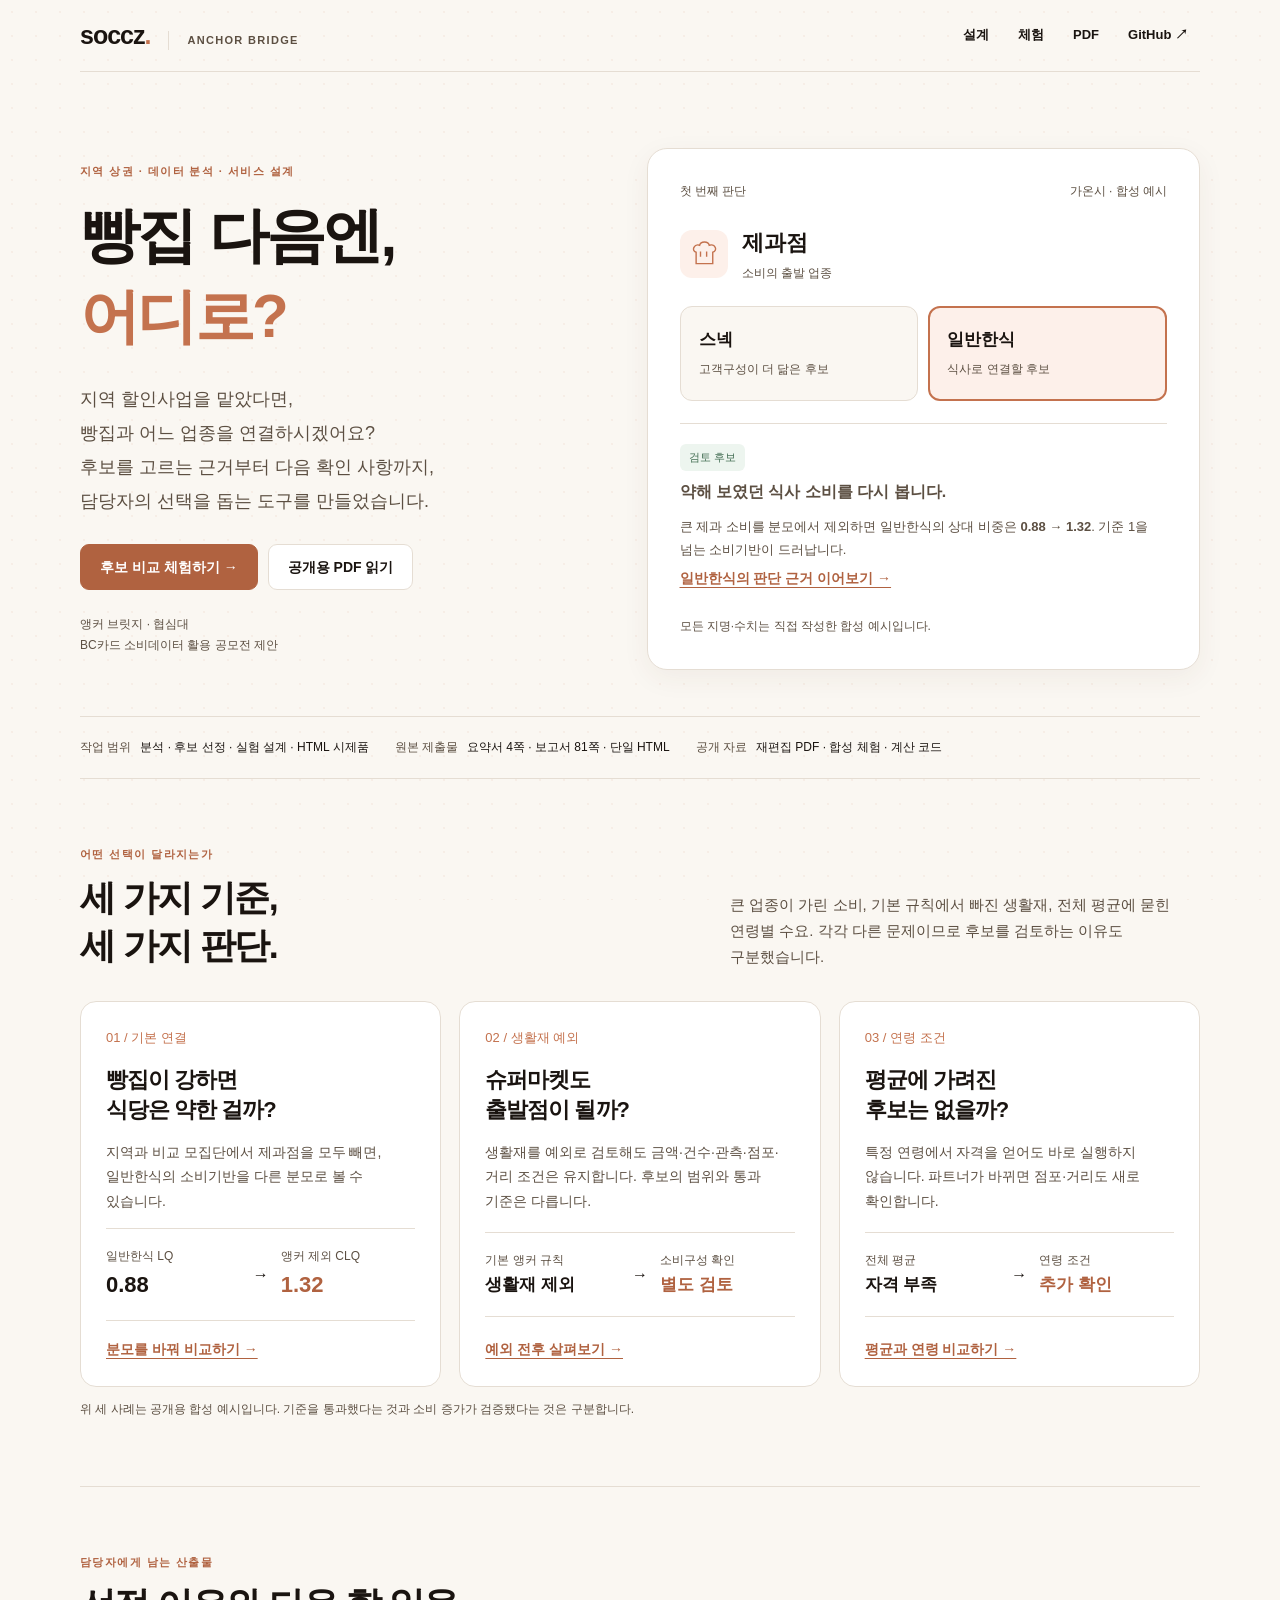
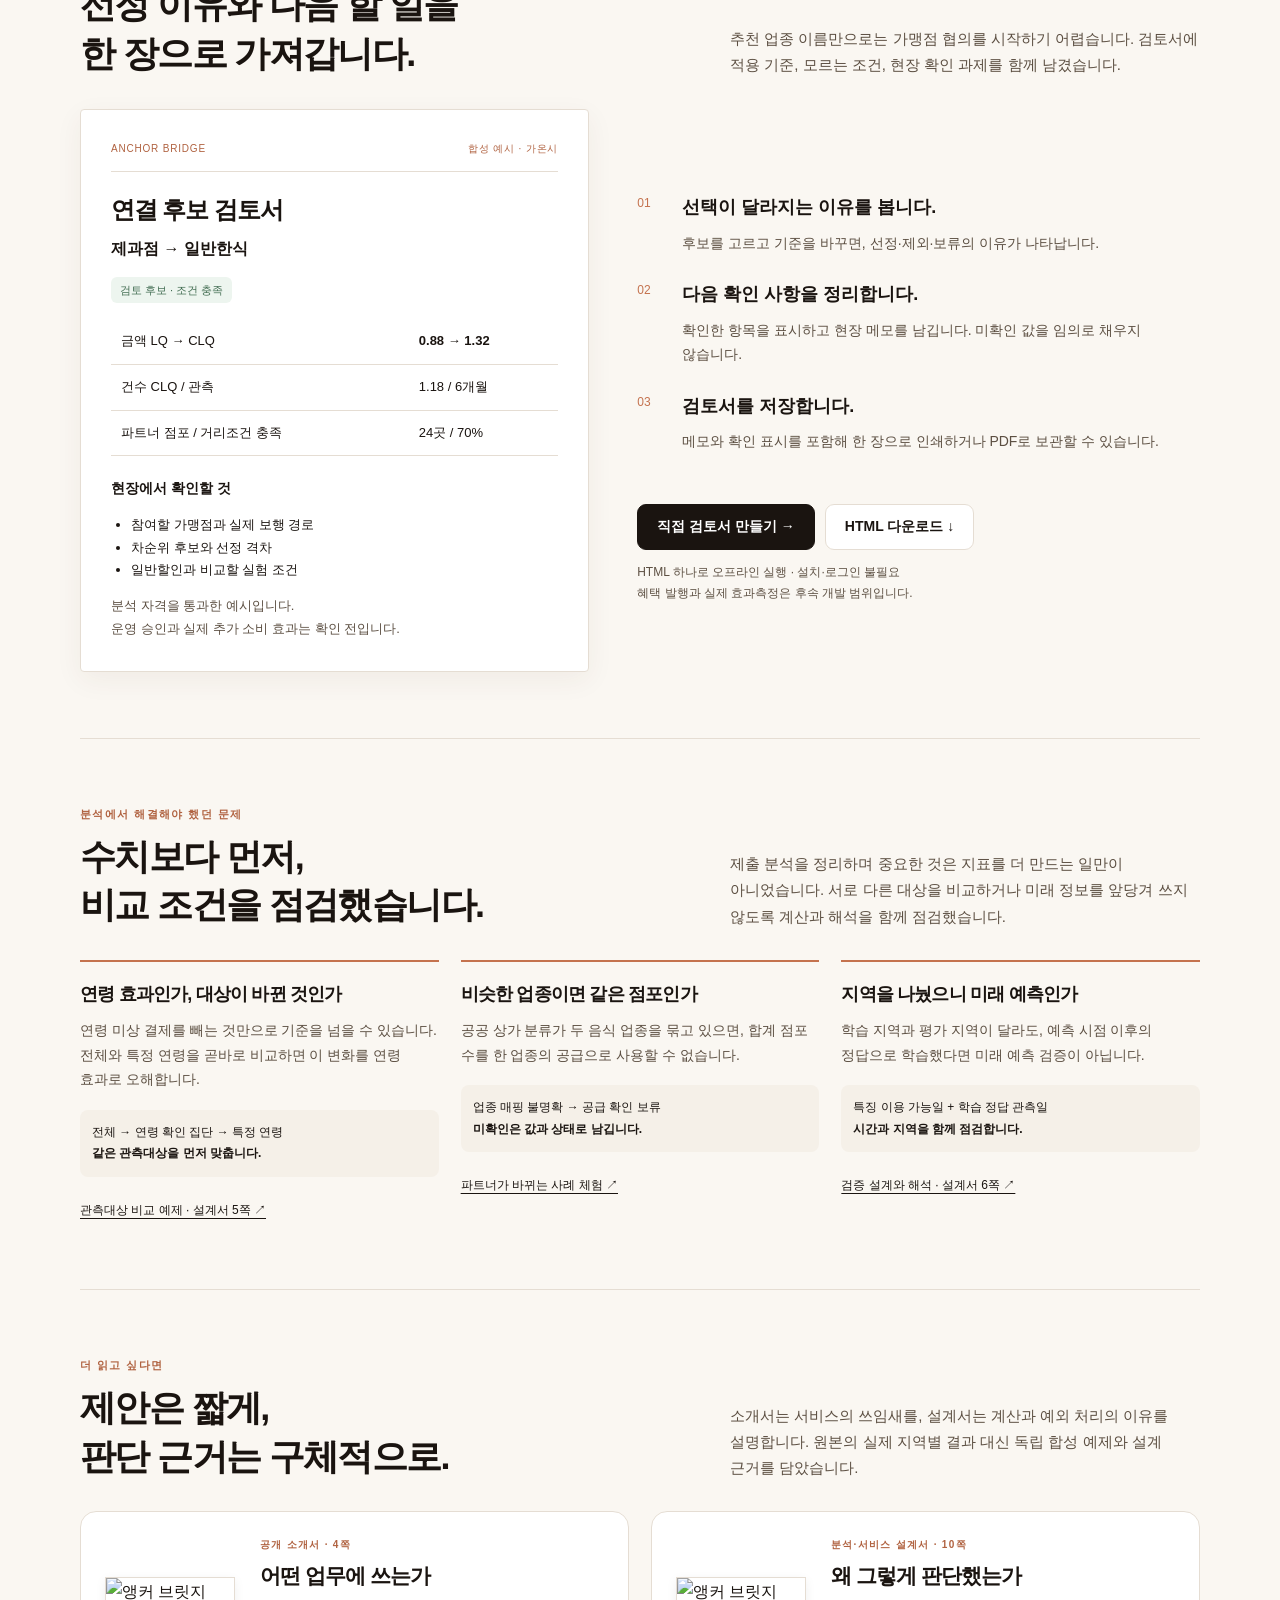
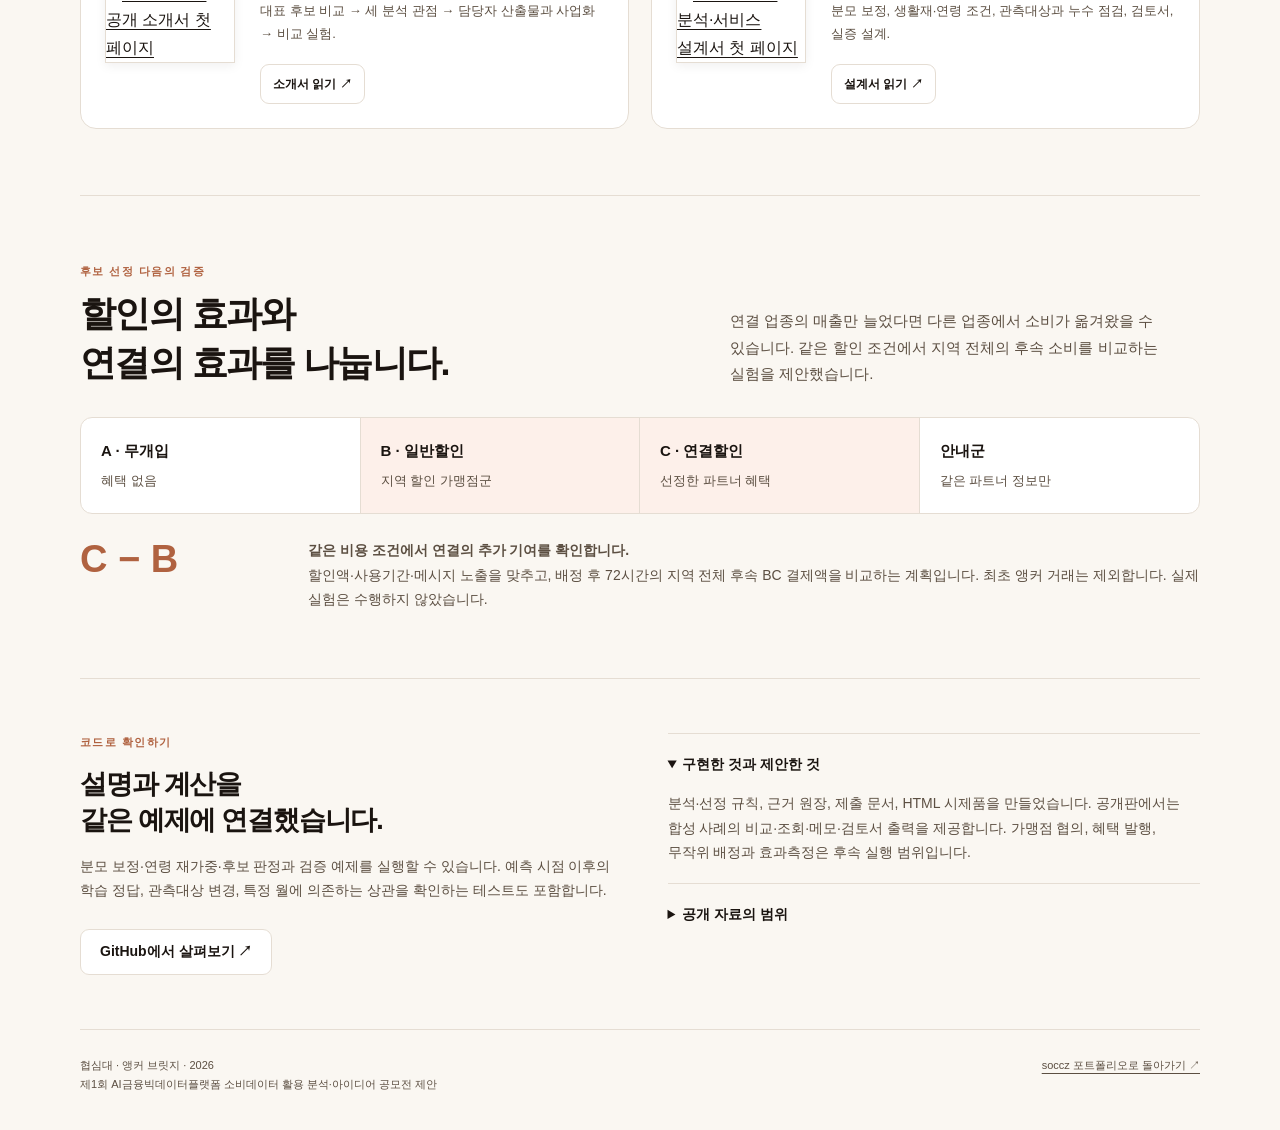
==== commit 83aaa887: "Carry landing choices through evidence and candidate reviews" ====
--- a/web/index.html
+++ b/web/index.html
@@ -1,10 +1,10 @@
 <!doctype html>
 <html lang="ko"><head><meta charset="utf-8"><meta name="viewport" content="width=device-width,initial-scale=1"><title>앵커 브릿지 — 빵집 다음엔 어디로? | soccz</title><meta name="description" content="상권 순위 다음의 선택을 설계했습니다. 두 후보를 비교하고, 선정·제외 이유를 확인하고, 현장 검토서를 가져가는 앵커 브릿지."><meta property="og:title" content="빵집 다음엔, 어디로? — 앵커 브릿지"><meta property="og:description" content="데이터 분석에서 후보 비교와 현장 검토서까지. 직접 체험하는 지역 상권 연결 제안."><meta property="og:image" content="https://soccz.github.io/projects/anchor-bridge/assets/og.png"><meta property="og:url" content="https://soccz.github.io/projects/anchor-bridge/"><meta property="og:type" content="website"><meta name="twitter:card" content="summary_large_image"><link rel="canonical" href="https://soccz.github.io/projects/anchor-bridge/"><link rel="stylesheet" href="styles.css"></head>
-<body><a class="skip" href="#main">본문으로 이동</a><div class="wrap"><header class="mast"><a class="brand" href="/">soccz<i>.</i><small>ANCHOR BRIDGE</small></a><nav class="nav" aria-label="프로젝트 메뉴"><a class="wide" href="#design">설계</a><a href="demo/">체험</a><a href="#documents">PDF</a><a class="wide" href="https://github.com/soccz/anchor-bridge">GitHub ↗</a></nav></header>
-<main id="main"><section class="hero"><div><span class="eyebrow">지역 상권 · 데이터 분석 · 서비스 설계</span><h1>빵집 다음엔,<br><span>어디로?</span></h1><p class="lead">지역 할인사업을 맡았다면,<br>빵집과 어느 업종을 연결하시겠어요?<br>후보를 고르는 근거부터 다음 확인 사항까지,<br>담당자의 선택을 돕는 도구를 만들었습니다.</p><div class="buttons"><a class="button accent" href="demo/">후보 비교 체험하기 →</a><a class="button light" href="#documents">공개용 PDF 읽기</a></div><p class="caption">앵커 브릿지 · 협심대<br>BC카드 소비데이터 활용 공모전 제안</p></div><div class="hero-demo"><div class="panel-label"><span>첫 번째 판단</span><span>가온시 · 합성 예시</span></div><div class="anchor-line"><svg viewBox="0 0 32 32" fill="none" stroke="currentColor" stroke-width="1.6" aria-hidden="true"><path d="M7 27V14C1 12 5 4 11 6c1-5 10-5 11 0 7-2 10 6 4 8v13H7Z"/><path d="M12 13v6m7-6v6"/></svg><div><strong>제과점</strong><small>소비의 출발 업종</small></div></div><div class="hero-choices"><button class="hero-choice" data-choice="snack" aria-pressed="false" type="button"><strong>스넥</strong><span>고객구성이 더 닮은 후보</span></button><button class="hero-choice" data-choice="meal" aria-pressed="true" type="button"><strong>일반한식</strong><span>식사로 연결할 후보</span></button></div><div class="mini-proof" id="hero-proof" aria-live="polite"><span class="pill good">검토 후보</span><p><strong>약해 보였던 식사 소비를 다시 봅니다.</strong></p><p>큰 제과 소비를 분모에서 제외하면 일반한식의 상대 비중은 <b>0.88 → 1.32</b>. 기준 1을 넘는 소비기반이 드러납니다.</p></div><a class="text-link" href="demo/">두 후보의 근거 직접 비교하기 →</a><p class="caption">모든 지명·수치는 직접 작성한 합성 예시입니다.</p></div></section>
+<body><a class="skip" href="#main">본문으로 이동</a><div class="wrap"><header class="mast"><a class="brand" href="/">soccz<i>.</i><small>ANCHOR BRIDGE</small></a><nav class="nav" aria-label="프로젝트 메뉴"><a class="wide" href="#design">설계</a><a data-demo-entry href="demo/">체험</a><a href="#documents">PDF</a><a class="wide" href="https://github.com/soccz/anchor-bridge">GitHub ↗</a></nav></header>
+<main id="main"><section class="hero"><div><span class="eyebrow">지역 상권 · 데이터 분석 · 서비스 설계</span><h1>빵집 다음엔,<br><span>어디로?</span></h1><p class="lead">지역 할인사업을 맡았다면,<br>빵집과 어느 업종을 연결하시겠어요?<br>후보를 고르는 근거부터 다음 확인 사항까지,<br>담당자의 선택을 돕는 도구를 만들었습니다.</p><div class="buttons"><a class="button accent" data-demo-entry href="demo/">후보 비교 체험하기 →</a><a class="button light" href="#documents">공개용 PDF 읽기</a></div><p class="caption">앵커 브릿지 · 협심대<br>BC카드 소비데이터 활용 공모전 제안</p></div><div class="hero-demo"><div class="panel-label"><span>첫 번째 판단</span><span>가온시 · 합성 예시</span></div><div class="anchor-line"><svg viewBox="0 0 32 32" fill="none" stroke="currentColor" stroke-width="1.6" aria-hidden="true"><path d="M7 27V14C1 12 5 4 11 6c1-5 10-5 11 0 7-2 10 6 4 8v13H7Z"/><path d="M12 13v6m7-6v6"/></svg><div><strong>제과점</strong><small>소비의 출발 업종</small></div></div><div class="hero-choices"><button class="hero-choice" data-choice="snack" aria-pressed="false" type="button"><strong>스넥</strong><span>고객구성이 더 닮은 후보</span></button><button class="hero-choice" data-choice="meal" aria-pressed="true" type="button"><strong>일반한식</strong><span>식사로 연결할 후보</span></button></div><div class="mini-proof" id="hero-proof" aria-live="polite"><span class="pill good">검토 후보</span><p><strong>약해 보였던 식사 소비를 다시 봅니다.</strong></p><p>큰 제과 소비를 분모에서 제외하면 일반한식의 상대 비중은 <b>0.88 → 1.32</b>. 기준 1을 넘는 소비기반이 드러납니다.</p></div><a class="text-link" id="hero-continue" href="demo/index.html?candidate=gaon-meal">일반한식의 판단 근거 이어보기 →</a><p class="caption">모든 지명·수치는 직접 작성한 합성 예시입니다.</p></div></section>
 <div class="meta-strip"><span>작업 범위<b>분석 · 후보 선정 · 실험 설계 · HTML 시제품</b></span><span>원본 제출물<b>요약서 4쪽 · 보고서 81쪽 · 단일 HTML</b></span><span>공개 자료<b>재편집 PDF · 합성 체험 · 계산 코드</b></span></div>
 <section class="section" id="design"><div class="section-head"><div><span class="eyebrow">어떤 선택이 달라지는가</span><h2>세 가지 기준,<br>세 가지 판단.</h2></div><p>큰 업종이 가린 소비, 기본 규칙에서 빠진 생활재, 전체 평균에 묻힌 연령별 수요. 각각 다른 문제이므로 후보를 검토하는 이유도 구분했습니다.</p></div><div class="case-grid"><article class="case-card"><span class="index">01 / 기본 연결</span><h3>빵집이 강하면<br>식당은 약한 걸까?</h3><p>지역과 비교 모집단에서 제과점을 모두 빼면, 일반한식의 소비기반을 다른 분모로 볼 수 있습니다.</p><div class="case-change"><span>일반한식 LQ<strong>0.88</strong></span><b>→</b><span>앵커 제외 CLQ<strong>1.32</strong></span></div><a class="text-link" href="demo/?case=base">분모를 바꿔 비교하기 →</a></article><article class="case-card"><span class="index">02 / 생활재 예외</span><h3>슈퍼마켓도<br>출발점이 될까?</h3><p>생활재를 예외로 검토해도 금액·건수·관측·점포·거리 조건은 유지합니다. 후보의 범위와 통과 기준은 다릅니다.</p><div class="case-change text"><span>기본 앵커 규칙<strong>생활재 제외</strong></span><b>→</b><span>소비구성 확인<strong>별도 검토</strong></span></div><a class="text-link" href="demo/?case=life">예외 전후 살펴보기 →</a></article><article class="case-card"><span class="index">03 / 연령 조건</span><h3>평균에 가려진<br>후보는 없을까?</h3><p>특정 연령에서 자격을 얻어도 바로 실행하지 않습니다. 파트너가 바뀌면 점포·거리도 새로 확인합니다.</p><div class="case-change text"><span>전체 평균<strong>자격 부족</strong></span><b>→</b><span>연령 조건<strong>추가 확인</strong></span></div><a class="text-link" href="demo/?case=age">평균과 연령 비교하기 →</a></article></div><p class="caption">위 세 사례는 공개용 합성 예시입니다. 기준을 통과했다는 것과 소비 증가가 검증됐다는 것은 구분합니다.</p></section>
-<section class="section" id="experience"><div class="section-head"><div><span class="eyebrow">담당자에게 남는 산출물</span><h2>선정 이유와 다음 할 일을<br>한 장으로 가져갑니다.</h2></div><p>추천 업종 이름만으로는 가맹점 협의를 시작하기 어렵습니다. 검토서에 적용 기준, 모르는 조건, 현장 확인 과제를 함께 남겼습니다.</p></div><div class="deliver-layout"><div class="review-paper" aria-label="합성 후보 검토서 예시"><div class="paper-head"><span>ANCHOR BRIDGE</span><span>합성 예시 · 가온시</span></div><h3>연결 후보 검토서</h3><p class="pair">제과점 → 일반한식</p><p style="margin-top:14px"><span class="pill good">검토 후보 · 조건 충족</span></p><table><tbody><tr><td>금액 LQ → CLQ</td><td><b>0.88 → 1.32</b></td></tr><tr><td>건수 CLQ / 관측</td><td>1.18 / 6개월</td></tr><tr><td>파트너 점포 / 거리조건 충족</td><td>24곳 / 70%</td></tr></tbody></table><h4>현장에서 확인할 것</h4><ul><li>참여할 가맹점과 실제 보행 경로</li><li>차순위 후보와 선정 격차</li><li>일반할인과 비교할 실험 조건</li></ul><p class="caption">분석 자격을 통과한 예시입니다.<br>운영 승인과 실제 추가 소비 효과는 확인 전입니다.</p></div><div><ol class="steps"><li><strong>선택이 달라지는 이유를 봅니다.</strong><span>후보를 고르고 기준을 바꾸면, 선정·제외·보류의 이유가 나타납니다.</span></li><li><strong>다음 확인 사항을 정리합니다.</strong><span>확인한 항목을 표시하고 현장 메모를 남깁니다. 미확인 값을 임의로 채우지 않습니다.</span></li><li><strong>검토서를 저장합니다.</strong><span>메모와 확인 표시를 포함해 한 장으로 인쇄하거나 PDF로 보관할 수 있습니다.</span></li></ol><div class="buttons"><a class="button" href="demo/">직접 검토서 만들기 →</a><a class="button light" href="demo/index.html" download="AnchorBridge_합성데모.html">HTML 다운로드 ↓</a></div><p class="caption">HTML 하나로 오프라인 실행 · 설치·로그인 불필요<br>혜택 발행과 실제 효과측정은 후속 개발 범위입니다.</p></div></div></section>
+<section class="section" id="experience"><div class="section-head"><div><span class="eyebrow">담당자에게 남는 산출물</span><h2>선정 이유와 다음 할 일을<br>한 장으로 가져갑니다.</h2></div><p>추천 업종 이름만으로는 가맹점 협의를 시작하기 어렵습니다. 검토서에 적용 기준, 모르는 조건, 현장 확인 과제를 함께 남겼습니다.</p></div><div class="deliver-layout"><div class="review-paper" aria-label="합성 후보 검토서 예시"><div class="paper-head"><span>ANCHOR BRIDGE</span><span>합성 예시 · 가온시</span></div><h3>연결 후보 검토서</h3><p class="pair">제과점 → 일반한식</p><p style="margin-top:14px"><span class="pill good">검토 후보 · 조건 충족</span></p><table><tbody><tr><td>금액 LQ → CLQ</td><td><b>0.88 → 1.32</b></td></tr><tr><td>건수 CLQ / 관측</td><td>1.18 / 6개월</td></tr><tr><td>파트너 점포 / 거리조건 충족</td><td>24곳 / 70%</td></tr></tbody></table><h4>현장에서 확인할 것</h4><ul><li>참여할 가맹점과 실제 보행 경로</li><li>차순위 후보와 선정 격차</li><li>일반할인과 비교할 실험 조건</li></ul><p class="caption">분석 자격을 통과한 예시입니다.<br>운영 승인과 실제 추가 소비 효과는 확인 전입니다.</p></div><div><ol class="steps"><li><strong>선택이 달라지는 이유를 봅니다.</strong><span>후보를 고르고 기준을 바꾸면, 선정·제외·보류의 이유가 나타납니다.</span></li><li><strong>다음 확인 사항을 정리합니다.</strong><span>확인한 항목을 표시하고 현장 메모를 남깁니다. 미확인 값을 임의로 채우지 않습니다.</span></li><li><strong>검토서를 저장합니다.</strong><span>메모와 확인 표시를 포함해 한 장으로 인쇄하거나 PDF로 보관할 수 있습니다.</span></li></ol><div class="buttons"><a class="button" data-demo-entry href="demo/">직접 검토서 만들기 →</a><a class="button light" href="demo/index.html" download="AnchorBridge_합성데모.html">HTML 다운로드 ↓</a></div><p class="caption">HTML 하나로 오프라인 실행 · 설치·로그인 불필요<br>혜택 발행과 실제 효과측정은 후속 개발 범위입니다.</p></div></div></section>
 <section class="section" id="decisions"><div class="section-head"><div><span class="eyebrow">분석에서 해결해야 했던 문제</span><h2>수치보다 먼저,<br>비교 조건을 점검했습니다.</h2></div><p>제출 분석을 정리하며 중요한 것은 지표를 더 만드는 일만이 아니었습니다. 서로 다른 대상을 비교하거나 미래 정보를 앞당겨 쓰지 않도록 계산과 해석을 함께 점검했습니다.</p></div><div class="decision-notes"><article class="decision-note"><h3>연령 효과인가, 대상이 바뀐 것인가</h3><p>연령 미상 결제를 빼는 것만으로 기준을 넘을 수 있습니다. 전체와 특정 연령을 곧바로 비교하면 이 변화를 연령 효과로 오해합니다.</p><div class="path">전체 → 연령 확인 집단 → 특정 연령<br><b>같은 관측대상을 먼저 맞춥니다.</b></div><a href="documents/AnchorBridge_Public_Methods.pdf#page=5">관측대상 비교 예제 · 설계서 5쪽 ↗</a></article><article class="decision-note"><h3>비슷한 업종이면 같은 점포인가</h3><p>공공 상가 분류가 두 음식 업종을 묶고 있으면, 합계 점포 수를 한 업종의 공급으로 사용할 수 없습니다.</p><div class="path">업종 매핑 불명확 → 공급 확인 보류<br><b>미확인은 값과 상태로 남깁니다.</b></div><a href="demo/?case=age">파트너가 바뀌는 사례 체험 ↗</a></article><article class="decision-note"><h3>지역을 나눴으니 미래 예측인가</h3><p>학습 지역과 평가 지역이 달라도, 예측 시점 이후의 정답으로 학습했다면 미래 예측 검증이 아닙니다.</p><div class="path">특징 이용 가능일 + 학습 정답 관측일<br><b>시간과 지역을 함께 점검합니다.</b></div><a href="documents/AnchorBridge_Public_Methods.pdf#page=6">검증 설계와 해석 · 설계서 6쪽 ↗</a></article></div></section>
 <section class="section" id="documents"><div class="section-head"><div><span class="eyebrow">더 읽고 싶다면</span><h2>제안은 짧게,<br>판단 근거는 구체적으로.</h2></div><p>소개서는 서비스의 쓰임새를, 설계서는 계산과 예외 처리의 이유를 설명합니다. 원본의 실제 지역별 결과 대신 독립 합성 예제와 설계 근거를 담았습니다.</p></div><div class="documents"><article class="document"><a href="documents/AnchorBridge_Public_Brief.pdf" aria-label="공개 소개서 열기"><img src="assets/brief-cover.png" width="600" height="849" alt="앵커 브릿지 공개 소개서 첫 페이지" loading="lazy"></a><div><span class="eyebrow">공개 소개서 · 4쪽</span><h3>어떤 업무에 쓰는가</h3><p>대표 후보 비교 → 세 분석 관점 → 담당자 산출물과 사업화 → 비교 실험.</p><a class="button light" href="documents/AnchorBridge_Public_Brief.pdf">소개서 읽기 ↗</a></div></article><article class="document"><a href="documents/AnchorBridge_Public_Methods.pdf" aria-label="공개 설계서 열기"><img src="assets/methods-cover.png" width="600" height="849" alt="앵커 브릿지 분석·서비스 설계서 첫 페이지" loading="lazy"></a><div><span class="eyebrow">분석·서비스 설계서 · 10쪽</span><h3>왜 그렇게 판단했는가</h3><p>분모 보정, 생활재·연령 조건, 관측대상과 누수 점검, 검토서, 실증 설계.</p><a class="button light" href="documents/AnchorBridge_Public_Methods.pdf">설계서 읽기 ↗</a></div></article></div></section>
 <section class="section" id="experiment"><div class="section-head"><div><span class="eyebrow">후보 선정 다음의 검증</span><h2>할인의 효과와<br>연결의 효과를 나눕니다.</h2></div><p>연결 업종의 매출만 늘었다면 다른 업종에서 소비가 옮겨왔을 수 있습니다. 같은 할인 조건에서 지역 전체의 후속 소비를 비교하는 실험을 제안했습니다.</p></div><div class="trial-arms"><div><b>A · 무개입</b>혜택 없음</div><div class="focus"><b>B · 일반할인</b>지역 할인 가맹점군</div><div class="focus"><b>C · 연결할인</b>선정한 파트너 혜택</div><div><b>안내군</b>같은 파트너 정보만</div></div><div class="experiment-bottom"><strong>C − B</strong><p><b>같은 비용 조건에서 연결의 추가 기여를 확인합니다.</b><br>할인액·사용기간·메시지 노출을 맞추고, 배정 후 72시간의 지역 전체 후속 BC 결제액을 비교하는 계획입니다. 최초 앵커 거래는 제외합니다. 실제 실험은 수행하지 않았습니다.</p></div></section>
@@ -14,6 +14,10 @@
 'use strict';
 document.querySelectorAll('[data-choice]').forEach(button=>button.addEventListener('click',()=>{
  document.querySelectorAll('[data-choice]').forEach(b=>b.setAttribute('aria-pressed',String(b===button)));
+ const candidate=button.dataset.choice==='snack'?'gaon-snack':'gaon-meal';
+ document.querySelector('#hero-continue').href='demo/index.html?candidate='+candidate;
+ document.querySelector('#hero-continue').textContent=(candidate==='gaon-snack'?'스넥':'일반한식')+'의 판단 근거 이어보기 →';
+ document.querySelectorAll('[data-demo-entry]').forEach(link=>link.href='demo/index.html?candidate='+candidate);
  document.querySelector('#hero-proof').innerHTML=button.dataset.choice==='meal'?'<span class="pill good">검토 후보</span><p><strong>약해 보였던 식사 소비를 다시 봅니다.</strong></p><p>큰 제과 소비를 분모에서 제외하면 일반한식의 상대 비중은 <b>0.88 → 1.32</b>. 기준 1을 넘는 소비기반이 드러납니다.</p>':'<span class="pill stop">탐색적 제외 · 시연 가정</span><p><strong>고객이 닮았다는 이유만으로 고르지 않습니다.</strong></p><p>스넥은 소비기반 기준을 넘지만, 월별 지표가 제과점과 반대로 움직이는 상황입니다. <b>연결 효과를 입증한 것은 아닙니다.</b></p>';
 }));
 </script></body></html>
--- a/web/styles.css
+++ b/web/styles.css
@@ -11,3 +11,7 @@
 
 .explorer-toolbar{margin-top:20px;max-width:540px}.explorer-body{margin-top:16px}
 @media(max-width:680px){.start-example [role=status]{order:-1}.explorer-toolbar{max-width:none}}
+
+.chosen-summary{display:flex;align-items:center;justify-content:space-between;gap:22px;padding:18px 20px;margin-bottom:24px;background:var(--warm);border:1px solid var(--border);border-radius:12px}
+.chosen-summary p{font-size:13px;color:var(--muted);margin-top:8px}.chosen-summary .chosen-label{color:var(--text);margin:0 0 9px;font-size:14px}.chosen-summary .button{flex-shrink:0}
+@media(max-width:680px){.chosen-summary{align-items:start;flex-direction:column;gap:14px;padding:16px}.chosen-summary .button{min-height:42px;font-size:12px}}
